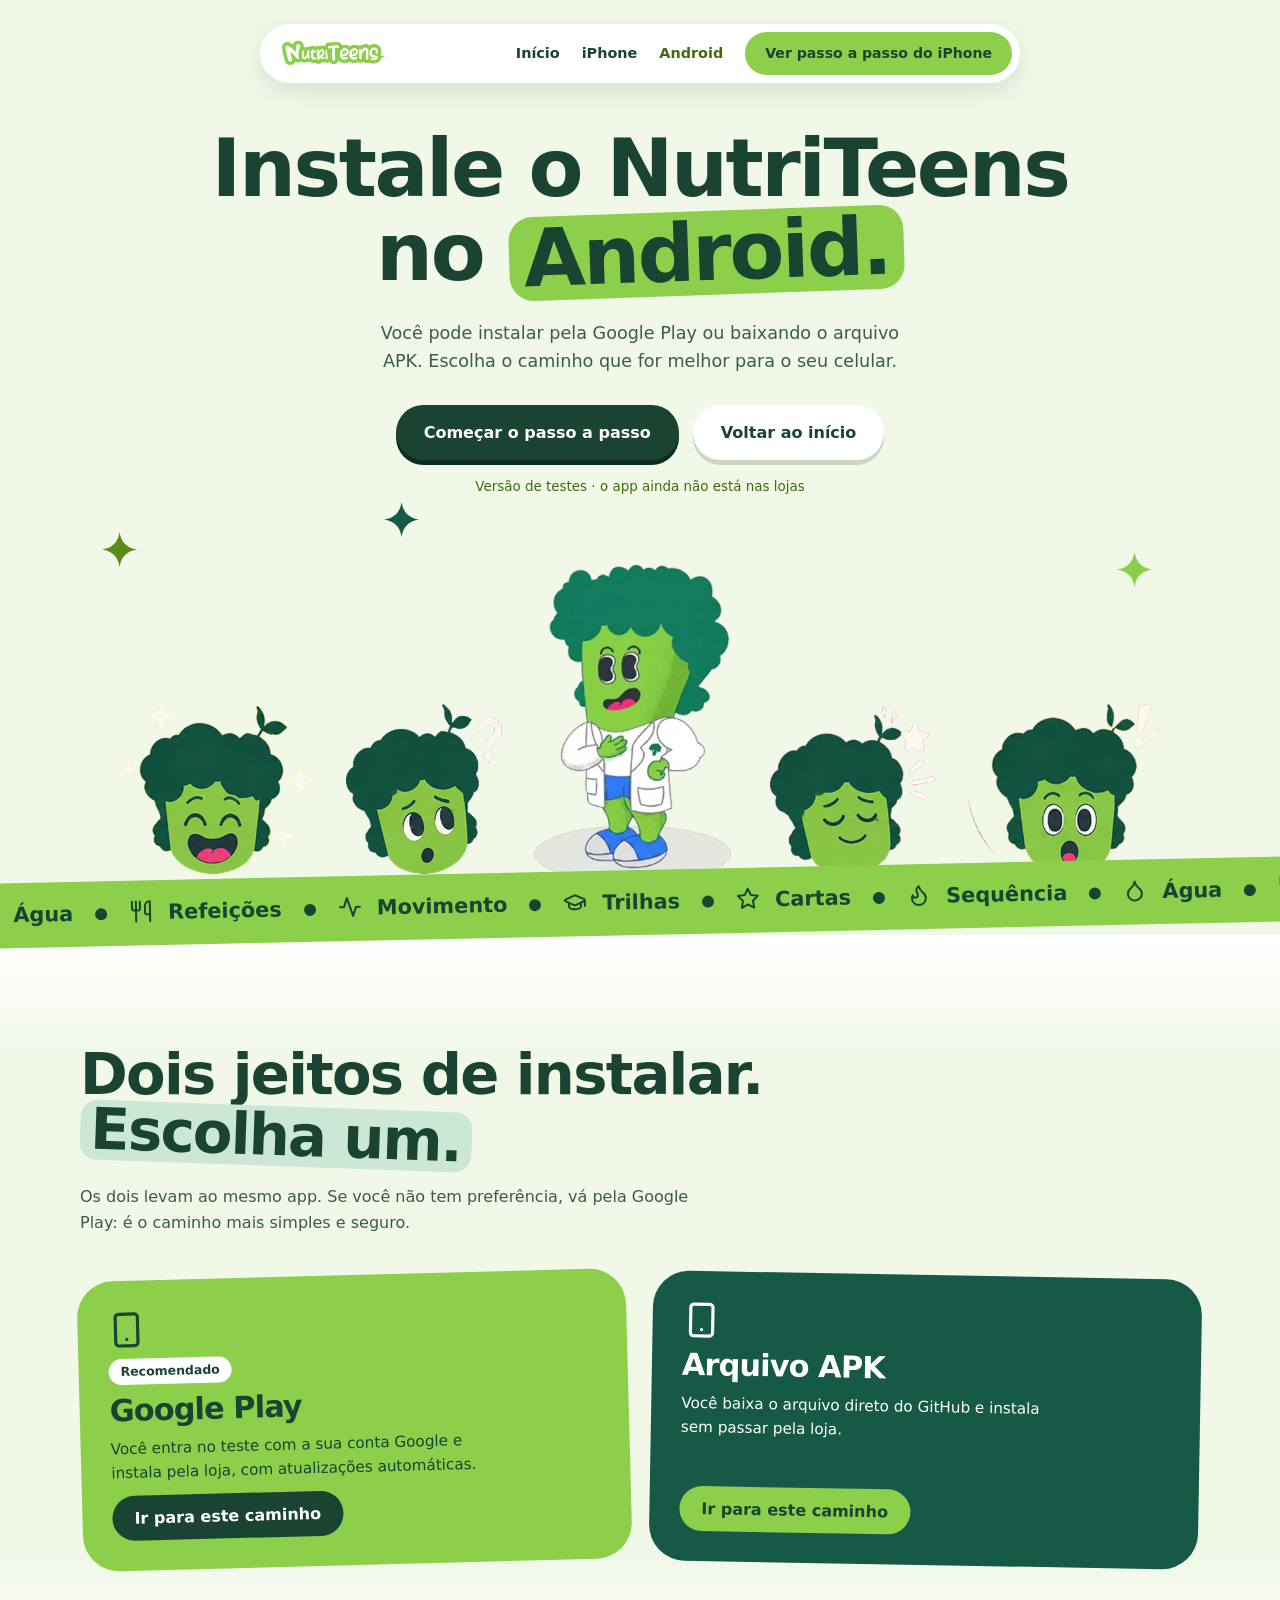
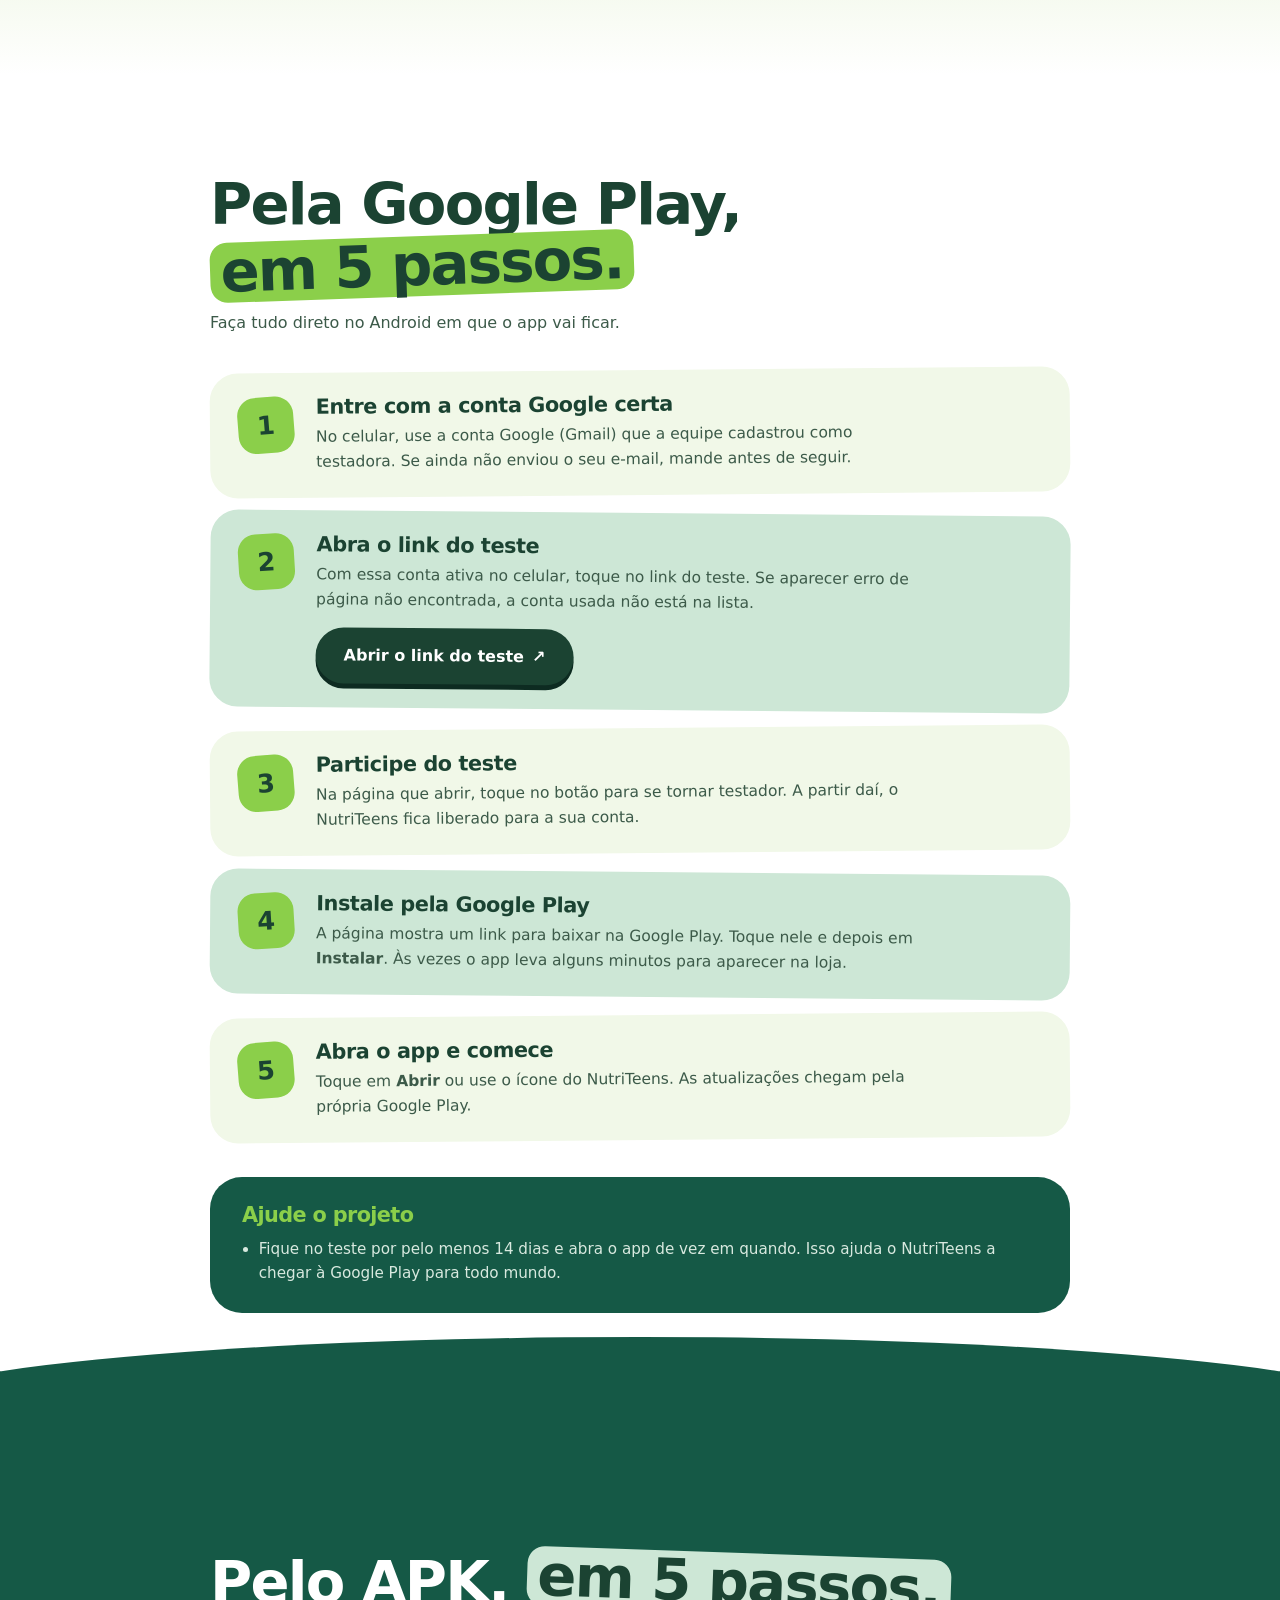
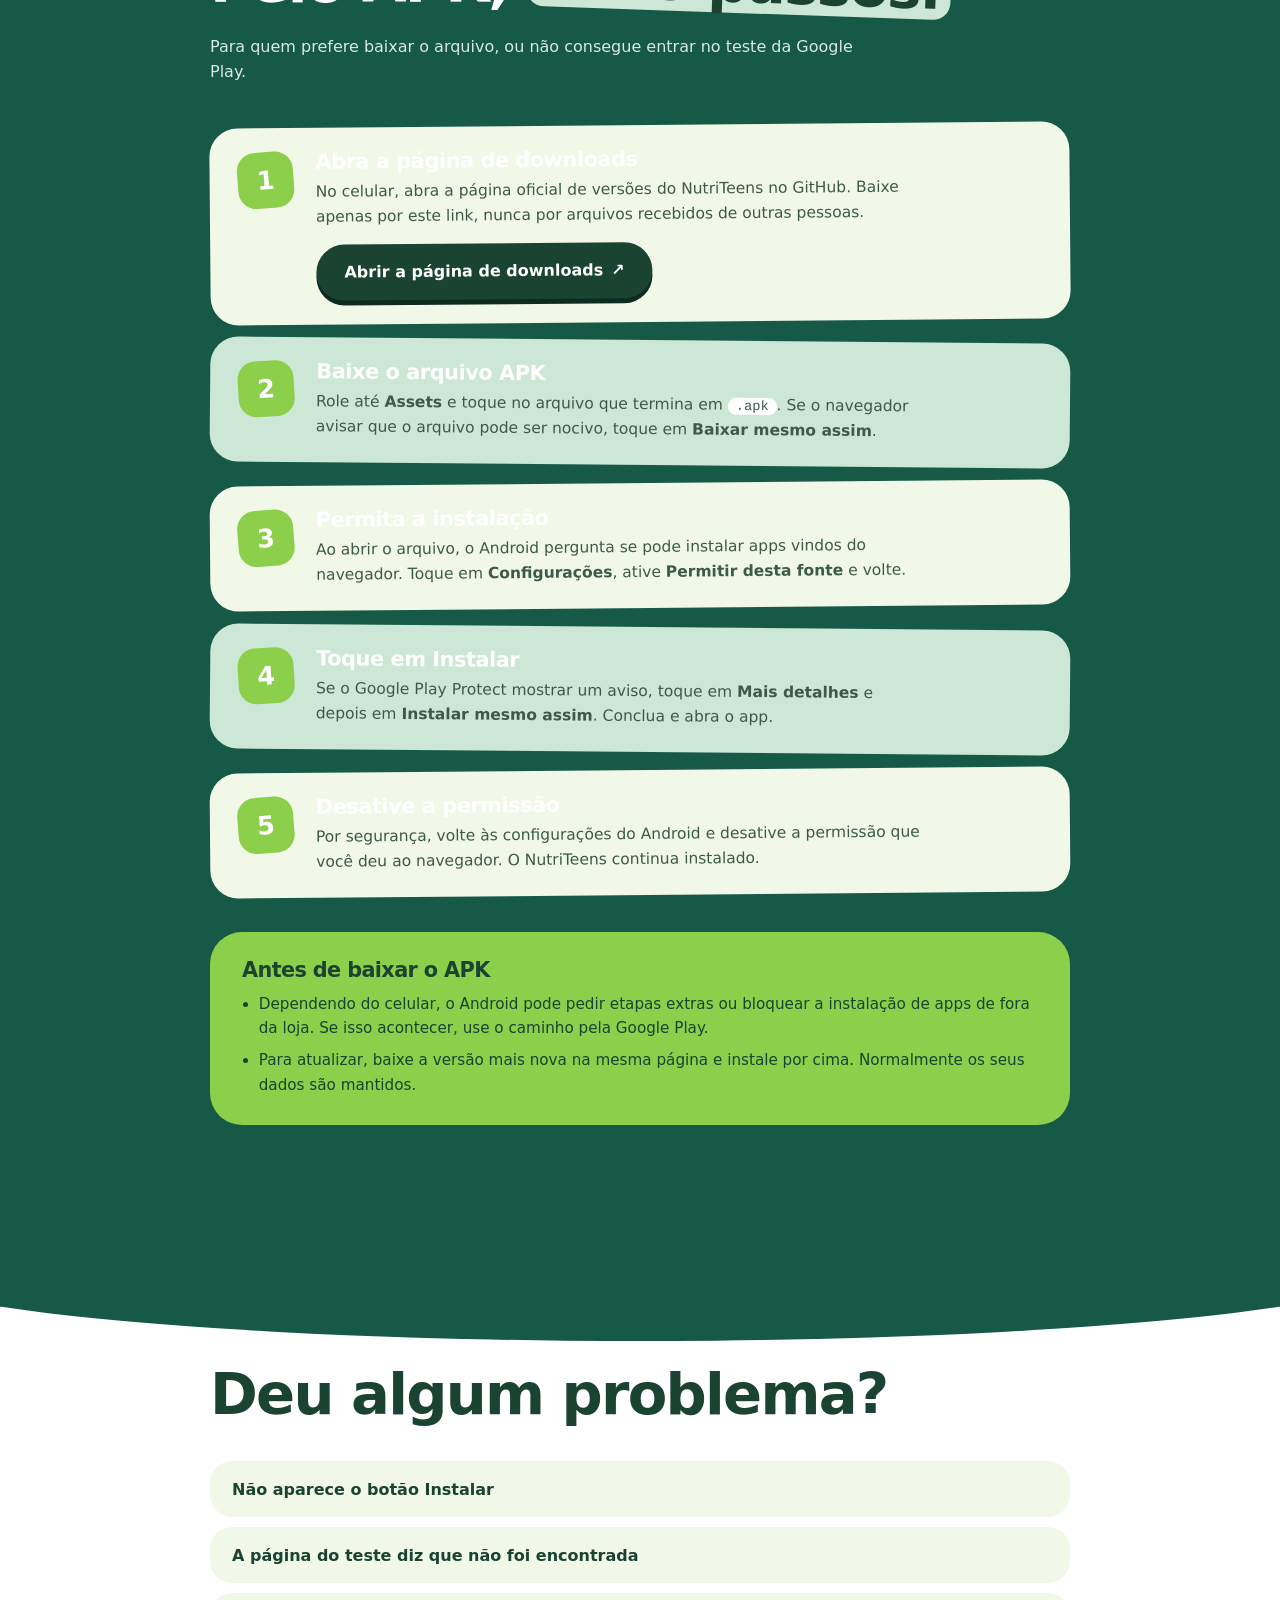
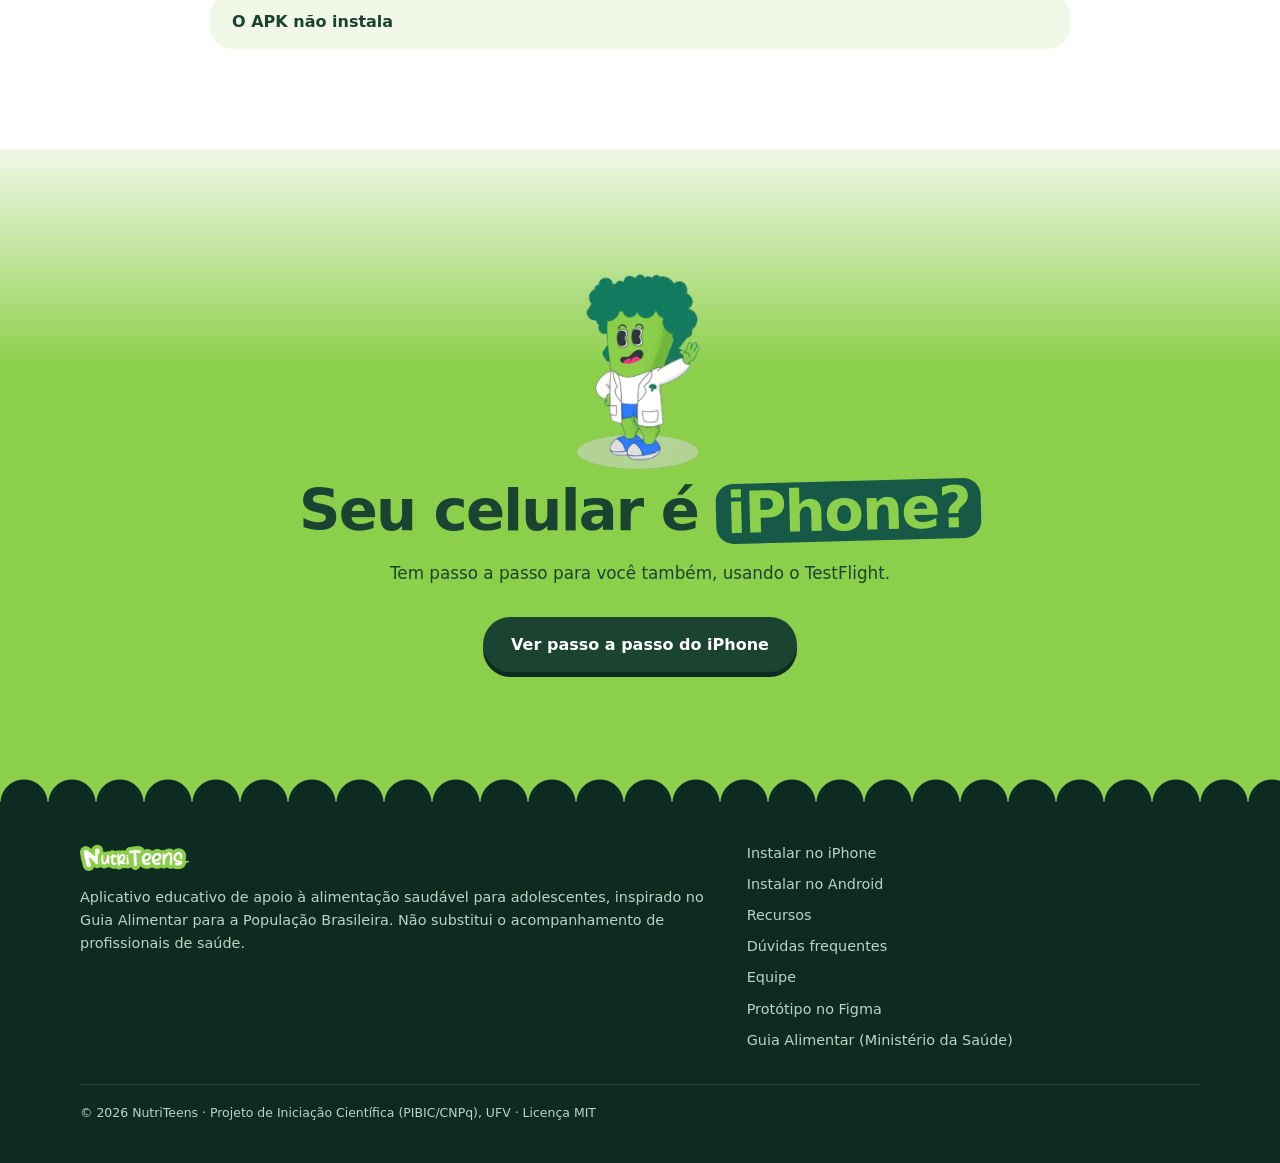
==== android.html @ 2115571d "Add platform-specific app install guides Add iPhone TestFlight and Android Google Play/APK walkthrou" ====
<!doctype html>
<html lang="pt-BR">

<head>
  <meta charset="utf-8">
  <meta name="viewport" content="width=device-width, initial-scale=1">
  <title>Instalar no Android · NutriTeens</title>
  <meta name="description" content="Passo a passo para instalar a versão de teste do NutriTeens no Android, pela Google Play ou pelo arquivo APK.">
  <meta name="theme-color" content="#F1F8E8">
  <meta property="og:title" content="Instalar no Android · NutriTeens">
  <meta property="og:description" content="Passo a passo para instalar a versão de teste do NutriTeens no Android, pela Google Play ou pelo arquivo APK.">
  <meta property="og:image" content="assets/broxis-apresentando.webp">
  <link rel="icon" href="assets/favicon.png">
  <link rel="stylesheet" href="css/style.css">
</head>

<body>
  <svg width="0" height="0" style="position:absolute" aria-hidden="true">
    <defs>
      <symbol id="drop" viewBox="0 0 24 24">
        <path
          d="M12 22a7 7 0 0 0 7-7c0-2-1-3.9-3-5.5s-3.5-4-4-6.5c-.5 2.5-2 4.9-4 6.5C6 11.1 5 13 5 15a7 7 0 0 0 7 7z" />
      </symbol>
      <symbol id="flame" viewBox="0 0 24 24">
        <path
          d="M8.5 14.5A2.5 2.5 0 0 0 11 12c0-1.38-.5-2-1-3-1.07-2.14-.22-4.05 2-6 .5 2.5 2 4.9 4 6.5 2 1.6 3 3.5 3 5.5a7 7 0 1 1-14 0c0-1.15.43-2.29 1-3a2.5 2.5 0 0 0 2.5 2.5z" />
      </symbol>
      <symbol id="gift" viewBox="0 0 24 24">
        <rect x="3" y="8" width="18" height="4" rx="1" />
        <path
          d="M12 8v13M19 12v7a2 2 0 0 1-2 2H7a2 2 0 0 1-2-2v-7M7.5 8a2.5 2.5 0 0 1 0-5C11 3 12 8 12 8s1-5 4.5-5a2.5 2.5 0 0 1 0 5" />
      </symbol>
      <symbol id="food" viewBox="0 0 24 24">
        <path d="M3 2v7a2 2 0 0 0 2 2h4a2 2 0 0 0 2-2V2M7 2v20M21 15V2a5 5 0 0 0-5 5v6a2 2 0 0 0 2 2h3zm0 0v7" />
      </symbol>
      <symbol id="act" viewBox="0 0 24 24">
        <path d="M22 12h-4l-3 9L9 3l-3 9H2" />
      </symbol>
      <symbol id="cap" viewBox="0 0 24 24">
        <path
          d="M21.4 10.9a1 1 0 0 0 0-1.84L12.8 5.2a2 2 0 0 0-1.6 0L2.6 9.1a1 1 0 0 0 0 1.83l8.6 3.9a2 2 0 0 0 1.6 0zM22 10v6M6 12.5V16a6 3 0 0 0 12 0v-3.5" />
      </symbol>
      <symbol id="star" viewBox="0 0 24 24">
        <path d="m12 2 3.1 6.3 6.9 1-5 4.9 1.2 6.9L12 17.8 5.8 21l1.2-6.9-5-4.9 6.9-1z" />
      </symbol>
      <symbol id="bell" viewBox="0 0 24 24">
        <path d="M6 8a6 6 0 0 1 12 0c0 7 3 9 3 9H3s3-2 3-9M10.3 21a1.94 1.94 0 0 0 3.4 0" />
      </symbol>
      <symbol id="target" viewBox="0 0 24 24">
        <circle cx="12" cy="12" r="10" />
        <circle cx="12" cy="12" r="6" />
        <circle cx="12" cy="12" r="2" />
      </symbol>
      <symbol id="book" viewBox="0 0 24 24">
        <path d="M2 3h6a4 4 0 0 1 4 4v14a3 3 0 0 0-3-3H2zM22 3h-6a4 4 0 0 0-4 4v14a3 3 0 0 1 3-3h7z" />
      </symbol>
      <symbol id="user" viewBox="0 0 24 24">
        <path d="M19 21v-2a4 4 0 0 0-4-4H9a4 4 0 0 0-4 4v2" />
        <circle cx="12" cy="7" r="4" />
      </symbol>
      <symbol id="spk" viewBox="0 0 24 24">
        <path d="M12 0c1 7 5 11 12 12-7 1-11 5-12 12-1-7-5-11-12-12 7-1 11-5 12-12z" />
      </symbol>
      <symbol id="phone" viewBox="0 0 24 24"><rect x="5" y="2" width="14" height="20" rx="2" /><path d="M12 18h.01" /></symbol>
    </defs>
  </svg>
  <a class="skip" href="#conteudo">Ir para o conteúdo</a>
  <header>
    <div class="pillnav">
      <a href="index.html" aria-label="NutriTeens, início"><img src="assets/logo.webp" alt="NutriTeens" width="106" height="30"></a>
      <nav aria-label="Principal"><a href="index.html">Início</a><a href="ios.html">iPhone</a><a href="android.html" aria-current="page">Android</a><a class="btn" href="ios.html">Ver passo a passo do iPhone</a></nav>
    </div>
  </header>

  <main id="conteudo">
    <section class="hero" id="topo">
      <div class="wrap">
        <h1>Instale o NutriTeens no <mark>Android.</mark></h1>
        <p class="sub">Você pode instalar pela Google Play ou baixando o arquivo APK. Escolha o caminho que for melhor para o seu celular.</p>
        <div class="cta">
          <a class="btn btn-d" href="#passos">Começar o passo a passo</a>
          <a class="btn btn-w" href="index.html">Voltar ao início</a>
        </div>
        <p class="note">Versão de testes · o app ainda não está nas lojas</p>
      </div>
      <div class="crew" aria-hidden="true">
        <svg class="sp" style="--c:var(--or);left:8%;top:-10px" viewBox="0 0 24 24" aria-hidden="true">
          <use href="#spk" />
        </svg><svg class="sp" style="--c:var(--g);right:10%;top:10px;animation-delay:.8s" viewBox="0 0 24 24"
          aria-hidden="true">
          <use href="#spk" />
        </svg><svg class="sp" style="--c:var(--amb);left:30%;top:-40px;animation-delay:1.4s" viewBox="0 0 24 24"
          aria-hidden="true">
          <use href="#spk" />
        </svg>
        <img class="rx" src="assets/rx-supercontente.webp" alt="" width="170" height="165">
        <img class="rx" src="assets/rx-curioso.webp" alt="" width="170" height="165" style="--d:.6s">
        <img src="assets/broxis-apresentando.webp" alt="" width="200" height="332">
        <img class="rx" src="assets/rx-orgulhoso.webp" alt="" width="170" height="165" style="--d:1.1s">
        <img class="rx hide-s" src="assets/rx-surpreso.webp" alt="" width="170" height="165" style="--d:1.7s">
      </div>
    </section>
    <div class="tick" aria-hidden="true">
      <div><svg class="i" aria-hidden="true">
          <use href="#drop" />
        </svg> Água<i></i><svg class="i" aria-hidden="true">
          <use href="#food" />
        </svg> Refeições<i></i><svg class="i" aria-hidden="true">
          <use href="#act" />
        </svg> Movimento<i></i><svg class="i" aria-hidden="true">
          <use href="#cap" />
        </svg> Trilhas<i></i><svg class="i" aria-hidden="true">
          <use href="#star" />
        </svg> Cartas<i></i><svg class="i" aria-hidden="true">
          <use href="#flame" />
        </svg> Sequência<i></i><svg class="i" aria-hidden="true">
          <use href="#drop" />
        </svg> Água<i></i><svg class="i" aria-hidden="true">
          <use href="#food" />
        </svg> Refeições<i></i><svg class="i" aria-hidden="true">
          <use href="#act" />
        </svg> Movimento<i></i><svg class="i" aria-hidden="true">
          <use href="#cap" />
        </svg> Trilhas<i></i><svg class="i" aria-hidden="true">
          <use href="#star" />
        </svg> Cartas<i></i><svg class="i" aria-hidden="true">
          <use href="#flame" />
        </svg> Sequência<i></i></div>
    </div>
    <section class="get" id="caminho">
      <div class="wrap">
        <h2 class="rv">Dois jeitos de instalar. <mark class="b">Escolha um.</mark></h2>
        <p class="lead rv">Os dois levam ao mesmo app. Se você não tem preferência, vá pela Google Play: é o caminho mais simples e seguro.</p>
        <div class="pick">
          <a class="opt rv" href="#play"><svg class="i" aria-hidden="true"><use href="#phone" /></svg>
            <span class="tag">Recomendado</span>
            <h3>Google Play</h3>
            <p>Você entra no teste com a sua conta Google e instala pela loja, com atualizações automáticas.</p>
            <span class="go">Ir para este caminho</span></a>
          <a class="opt rv" href="#apk"><svg class="i" aria-hidden="true"><use href="#phone" /></svg>
            <h3>Arquivo APK</h3>
            <p>Você baixa o arquivo direto do GitHub e instala sem passar pela loja.</p>
            <span class="go">Ir para este caminho</span></a>
        </div>
      </div>
    </section>
    <section class="steps" id="play">
      <div class="wrap">
        <h2 class="rv">Pela Google Play, <mark>em 5 passos.</mark></h2>
        <p class="lead rv">Faça tudo direto no Android em que o app vai ficar.</p>
      <ol class="stp">
        <li class="sx"><span class="n" aria-hidden="true">1</span>
          <div>
            <h3>Entre com a conta Google certa</h3>
            <p>No celular, use a conta Google (Gmail) que a equipe cadastrou como testadora. Se ainda não enviou o seu e-mail, mande antes de seguir.</p>
          </div></li>
        <li class="sx"><span class="n" aria-hidden="true">2</span>
          <div>
            <h3>Abra o link do teste</h3>
            <p>Com essa conta ativa no celular, toque no link do teste. Se aparecer erro de página não encontrada, a conta usada não está na lista.</p>
            <a class="btn btn-d" href="https://play.google.com/apps/testing/SEU.PACOTE" target="_blank" rel="noopener">Abrir o link do teste <span aria-hidden="true">↗</span></a>
          </div></li>
        <li class="sx"><span class="n" aria-hidden="true">3</span>
          <div>
            <h3>Participe do teste</h3>
            <p>Na página que abrir, toque no botão para se tornar testador. A partir daí, o NutriTeens fica liberado para a sua conta.</p>
          </div></li>
        <li class="sx"><span class="n" aria-hidden="true">4</span>
          <div>
            <h3>Instale pela Google Play</h3>
            <p>A página mostra um link para baixar na Google Play. Toque nele e depois em <b>Instalar</b>. Às vezes o app leva alguns minutos para aparecer na loja.</p>
          </div></li>
        <li class="sx"><span class="n" aria-hidden="true">5</span>
          <div>
            <h3>Abra o app e comece</h3>
            <p>Toque em <b>Abrir</b> ou use o ícone do NutriTeens. As atualizações chegam pela própria Google Play.</p>
          </div></li>
      </ol><div class="tip rv"><h3>Ajude o projeto</h3><ul><li>Fique no teste por pelo menos 14 dias e abra o app de vez em quando. Isso ajuda o NutriTeens a chegar à Google Play para todo mundo.</li></ul></div>
      </div>
    </section>
    <section class="how" id="apk">
      <div class="wrap nar">
        <h2 class="rv">Pelo APK, <mark class="b">em 5 passos.</mark></h2>
        <p class="lead rv">Para quem prefere baixar o arquivo, ou não consegue entrar no teste da Google Play.</p>
        <ol class="stp">
        <li class="sx"><span class="n" aria-hidden="true">1</span>
          <div>
            <h3>Abra a página de downloads</h3>
            <p>No celular, abra a página oficial de versões do NutriTeens no GitHub. Baixe apenas por este link, nunca por arquivos recebidos de outras pessoas.</p>
            <a class="btn btn-d" href="https://github.com/SEU-USUARIO/SEU-REPOSITORIO/releases/latest" target="_blank" rel="noopener">Abrir a página de downloads <span aria-hidden="true">↗</span></a>
          </div></li>
        <li class="sx"><span class="n" aria-hidden="true">2</span>
          <div>
            <h3>Baixe o arquivo APK</h3>
            <p>Role até <b>Assets</b> e toque no arquivo que termina em <code>.apk</code>. Se o navegador avisar que o arquivo pode ser nocivo, toque em <b>Baixar mesmo assim</b>.</p>
          </div></li>
        <li class="sx"><span class="n" aria-hidden="true">3</span>
          <div>
            <h3>Permita a instalação</h3>
            <p>Ao abrir o arquivo, o Android pergunta se pode instalar apps vindos do navegador. Toque em <b>Configurações</b>, ative <b>Permitir desta fonte</b> e volte.</p>
          </div></li>
        <li class="sx"><span class="n" aria-hidden="true">4</span>
          <div>
            <h3>Toque em Instalar</h3>
            <p>Se o Google Play Protect mostrar um aviso, toque em <b>Mais detalhes</b> e depois em <b>Instalar mesmo assim</b>. Conclua e abra o app.</p>
          </div></li>
        <li class="sx"><span class="n" aria-hidden="true">5</span>
          <div>
            <h3>Desative a permissão</h3>
            <p>Por segurança, volte às configurações do Android e desative a permissão que você deu ao navegador. O NutriTeens continua instalado.</p>
          </div></li>
      </ol><div class="tip rv"><h3>Antes de baixar o APK</h3><ul><li>Dependendo do celular, o Android pode pedir etapas extras ou bloquear a instalação de apps de fora da loja. Se isso acontecer, use o caminho pela Google Play.</li><li>Para atualizar, baixe a versão mais nova na mesma página e instale por cima. Normalmente os seus dados são mantidos.</li></ul></div>
      </div>
    </section>
    <section class="steps">
      <div class="wrap">
        <h2 class="rv">Deu algum problema?</h2>
      <div class="faq">
        <details><summary>Não aparece o botão Instalar</summary><p>Confira se a conta Google do celular é a mesma cadastrada como testadora. Depois de entrar no teste, a liberação pode levar algumas horas.</p></details>
        <details><summary>A página do teste diz que não foi encontrada</summary><p>A conta usada não está na lista de testadores. Envie o seu e-mail Google para a equipe.</p></details>
        <details><summary>O APK não instala</summary><p>O Android pode ter bloqueado apps de fora da loja neste celular. Use o caminho pela Google Play.</p></details>
      </div>
      </div>
    </section>
    <section class="end">
      <div class="wrap rv">
        <img src="assets/broxis-aceno.webp" alt="Broxis acenando" width="126" height="200" loading="lazy">
        <h2>Seu celular é <mark class="a">iPhone?</mark></h2>
        <p>Tem passo a passo para você também, usando o TestFlight.</p>
        <div class="cta"><a class="btn btn-d" href="ios.html">Ver passo a passo do iPhone</a></div>
      </div>
    </section>
  </main>

  <footer>
    <div class="wrap">
      <div><img src="assets/logo.webp" alt="NutriTeens" width="113" height="32">
        <p>Aplicativo educativo de apoio à alimentação saudável para adolescentes, inspirado no Guia Alimentar para a
          População Brasileira. Não substitui o acompanhamento de profissionais de saúde.</p>
      </div>
      <ul aria-label="Links institucionais">
        <li><a href="ios.html">Instalar no iPhone</a></li>
        <li><a href="android.html">Instalar no Android</a></li>
        <li><a href="index.html#recursos">Recursos</a></li>
        <li><a href="index.html#duvidas">Dúvidas frequentes</a></li>
        <li><a href="index.html#equipe">Equipe</a></li>
        <li><a href="https://www.figma.com/design/Ckl9eni0Mxqnb0QPM0pmhx/IIRE_2026?node-id=0-1&t=lJZu1jk4vyoPmUJK-1"
            target="_blank" rel="noopener">Protótipo no Figma</a></li>
        <li><a href="https://bvsms.saude.gov.br/bvs/publicacoes/guia_alimentar_populacao_brasileira_2ed.pdf"
            target="_blank" rel="noopener">Guia Alimentar (Ministério da Saúde)</a></li>
      </ul>
      <small>© 2026 NutriTeens · Projeto de Iniciação Científica (PIBIC/CNPq), UFV · Licença MIT</small>
    </div>
  </footer>
  <script>
    const io = new IntersectionObserver(e => e.forEach(x => { if (x.isIntersecting) { x.target.classList.add('in'); io.unobserve(x.target) } }), { threshold: .15, rootMargin: '0px 0px -6% 0px' });
    const cnt = new Map();
    document.querySelectorAll('.rv,.sx').forEach(el => { if (el.classList.contains('sx')) { const n = cnt.get(el.parentElement) || 0; cnt.set(el.parentElement, n + 1); el.style.setProperty('--d', (n % 4) * .14 + 's') } io.observe(el) });
  </script>
</body>

</html>
---- css/style.css ----
@font-face {
    font-family: Sora;
    font-weight: 400;
    font-display: swap;
    src: url(assets/Sora-Regular.ttf)
}

@font-face {
    font-family: Sora;
    font-weight: 600;
    font-display: swap;
    src: url(assets/Sora-SemiBold.ttf)
}

@font-face {
    font-family: Sora;
    font-weight: 800;
    font-display: swap;
    src: url(assets/Sora-ExtraBold.ttf)
}

:root {
    --g: #8BCF4A;
    --gs: #3F6B0F;
    --gd: #1B4332;
    --bg: #155946;
    --mint: #CDE7D6;
    --sky: #CDE7D6;
    --amb: #155946;
    --or: #5B8C1A;
    --cream: #F1F8E8;
    --ink: #111827
}

* {
    box-sizing: border-box;
    margin: 0
}

html {
    overflow-x: clip;
    scroll-behavior: smooth;
    scroll-padding-top: 90px
}

body {
    font-family: Sora, system-ui, sans-serif;
    color: var(--gd);
    line-height: 1.6;
    background: var(--cream);
    -webkit-font-smoothing: antialiased;
    overflow-x: hidden
}

img {
    max-width: 100%;
    display: block
}

a {
    color: inherit
}

:focus-visible {
    outline: 3px solid var(--gd);
    outline-offset: 3px;
    border-radius: 10px
}

.wrap {
    width: min(1120px, 100% - 40px);
    margin-inline: auto
}

.skip {
    position: absolute;
    left: -999px;
    top: 8px;
    background: #fff;
    padding: 8px 14px;
    border-radius: 8px;
    z-index: 99
}

.skip:focus {
    left: 8px
}

h1,
h2,
h3 {
    line-height: 1.05;
    font-weight: 800;
    letter-spacing: -.03em
}

h2 {
    font-size: clamp(2rem, 5.5vw, 3.6rem)
}

mark {
    display: inline-block;
    color: var(--gd);
    background: var(--g);
    padding: 0 .18em;
    border-radius: .3em;
    transform: rotate(-2deg)
}

mark.b {
    background: var(--sky);
    transform: rotate(2deg)
}

mark.a {
    background: var(--bg);
    color: var(--g);
    transform: rotate(-1.5deg)
}

.btn {
    display: inline-flex;
    align-items: center;
    gap: 8px;
    padding: 15px 28px;
    border-radius: 999px;
    font-weight: 600;
    text-decoration: none;
    min-height: 52px;
    transition: transform .2s, box-shadow .2s
}

.btn-d {
    background: var(--gd);
    color: #fff;
    box-shadow: 0 5px 0 #0d2b21
}

.btn-d:hover {
    transform: translateY(2px);
    box-shadow: 0 3px 0 #0d2b21
}

.btn-w {
    background: #fff;
    color: var(--gd);
    box-shadow: 0 5px 0 rgba(27, 67, 50, .18)
}

.btn-w:hover {
    transform: translateY(2px)
}

header {
    position: sticky;
    top: 12px;
    z-index: 20;
    padding-top: 12px
}

.pillnav {
    display: flex;
    align-items: center;
    justify-content: space-between;
    background: #fff;
    border-radius: 999px;
    padding: 8px 8px 8px 22px;
    box-shadow: 0 8px 24px rgba(27, 67, 50, .12);
    max-width: 760px;
    margin-inline: auto;
    width: calc(100% - 24px)
}

.pillnav img {
    height: 30px;
    width: auto
}

nav {
    display: flex;
    gap: 22px;
    align-items: center
}

nav a {
    text-decoration: none;
    font-size: .9rem;
    font-weight: 600
}

nav a:hover {
    color: var(--gs)
}

nav .btn {
    padding: 10px 20px;
    min-height: 42px;
    font-size: .88rem;
    background: var(--g);
    box-shadow: none;
    color: var(--gd)
}

@media(max-width:640px) {
    nav a:not(.btn) {
        display: none
    }
}

/* hero */
.hero {
    text-align: center;
    padding: 56px 0 0;
    position: relative;
    overflow: hidden
}

.hero h1 {
    font-size: clamp(2.5rem, 7.6vw, 5rem);
    max-width: 980px;
    margin-inline: auto
}

.hero .sub {
    max-width: 560px;
    margin: 24px auto 30px;
    font-size: 1.1rem;
    color: var(--gd);
    opacity: .85
}

.cta {
    display: flex;
    flex-wrap: wrap;
    gap: 14px;
    justify-content: center
}

.note {
    margin-top: 16px;
    font-size: .84rem;
    color: var(--gs)
}

.crew {
    display: flex;
    justify-content: center;
    align-items: flex-end;
    gap: clamp(6px, 2.5vw, 32px);
    margin-top: 44px;
    position: relative
}

.crew>img:not(.rx) {
    height: clamp(190px, 32vw, 340px);
    width: auto;
    position: relative;
    z-index: 2
}

.rx {
    display: block;
    height: clamp(80px, 15vw, 170px);
    width: auto;
    margin-bottom: 8px;
    animation: bob 4s ease-in-out infinite;
    animation-delay: var(--d, 0s)
}

@keyframes bob {
    50% {
        transform: translateY(-12px) rotate(2deg)
    }
}

.sp {
    position: absolute;
    animation: tw 3s ease-in-out infinite;
    color: var(--c)
}

@keyframes tw {
    50% {
        transform: scale(1.5) rotate(20deg);
        opacity: .6
    }
}

.tick i {
    display: inline-block;
    width: 12px;
    height: 12px;
    border-radius: 50%;
    background: var(--gd);
    margin: 0 22px
}

.tick .i {
    margin-right: 8px
}

.tick {
    background: var(--g);
    overflow: hidden;
    white-space: nowrap;
    padding: 16px 0;
    font-weight: 800;
    font-size: 1.3rem;
    transform: rotate(-1.2deg);
    margin: -12px -2% 0;
    position: relative;
    z-index: 3
}

.tick div {
    display: inline-block;
    animation: mq 28s linear infinite
}

@keyframes mq {
    to {
        transform: translateX(-50%)
    }
}

/* app */
.app {
    background: var(--bg);
    color: #fff;
    padding: clamp(80px, 10vw, 130px) 0 clamp(110px, 12vw, 150px);
    margin-top: -20px;
    position: relative
}

.app .wrap {
    display: grid;
    grid-template-columns: .8fr 1.2fr;
    gap: 56px;
    align-items: center
}

.app h2 {
    color: #fff
}

.app p.lead {
    margin: 20px 0 28px;
    font-size: 1.05rem;
    color: #D8E9DF
}

.stk {
    list-style: none;
    padding: 0;
    display: grid;
    gap: 14px
}

.stk li {
    padding: 16px 20px;
    border-radius: 22px;
    color: var(--gd);
    font-size: .95rem;
    transition: transform .25s
}

.stk li:nth-child(1) {
    background: var(--g);
    transform: rotate(-1.5deg)
}

.stk li:nth-child(2) {
    background: var(--sky);
    transform: rotate(1deg)
}

.stk li:nth-child(3) {
    background: #fff;
    transform: rotate(-.8deg)
}

.stk li:hover {
    transform: rotate(0) scale(1.02)
}

.phone {
    width: 290px;
    margin-inline: auto;
    background: #0d2b21;
    border-radius: 44px;
    padding: 10px;
    box-shadow: 0 30px 60px rgba(0, 0, 0, .35);
    transform: rotate(-3deg)
}

.screen {
    background: #fff;
    border-radius: 35px;
    height: 560px;
    overflow: hidden;
    position: relative;
    color: var(--gd);
    padding: 16px 14px 0
}

.notch {
    width: 80px;
    height: 20px;
    background: #0d2b21;
    border-radius: 12px;
    margin: 0 auto 12px
}

.hi {
    font-weight: 800;
    font-size: 1.3rem
}

.q {
    font-weight: 600;
    font-size: .8rem;
    color: var(--gs)
}

.pills {
    display: flex;
    gap: 8px;
    margin: 8px 0 12px
}

.pill {
    border: 2px solid var(--g);
    border-radius: 999px;
    padding: 2px 10px;
    font-weight: 800;
    font-size: .75rem;
    color: var(--gs)
}

.pill.f {
    border-color: var(--gd);
    color: var(--gd)
}

.week {
    display: flex;
    justify-content: space-between;
    margin-bottom: 12px
}

.week span {
    width: 30px;
    height: 30px;
    border-radius: 50%;
    display: grid;
    place-items: center;
    font-size: .7rem;
    font-weight: 800;
    background: #E5E5E5;
    color: #8B8989
}

.week .ok {
    background: var(--g);
    color: var(--gd)
}

.water {
    background: var(--mint);
    border-radius: 16px;
    padding: 12px;
    margin-bottom: 12px
}

.water b {
    font-size: .72rem;
    display: block;
    margin-bottom: 8px
}

.track {
    display: flex;
    align-items: center;
    gap: 8px;
    font-weight: 800;
    font-size: .72rem
}

.track i {
    flex: 1;
    height: 12px;
    border-radius: 6px;
    background: #A9CFB6;
    overflow: hidden
}

.track i:after {
    content: "";
    display: block;
    width: 60%;
    height: 100%;
    background: var(--gd)
}

.mis {
    position: relative;
    margin-top: 6px
}

.mis .ban {
    background: var(--g);
    border-radius: 20px;
    height: 96px;
    padding: 12px 14px;
    font-weight: 800;
    font-size: .8rem
}

.mis img {
    position: absolute;
    right: 8px;
    top: -4px;
    height: 100px
}

.mis .card {
    background: var(--gd);
    color: #fff;
    border-radius: 20px;
    padding: 13px;
    margin-top: -26px;
    position: relative;
    font-size: .72rem
}

.card small {
    display: block;
    color: var(--g);
    font-weight: 800
}

.bar2 {
    height: 20px;
    border-radius: 10px;
    background: rgba(255, 255, 255, .14);
    margin-top: 6px;
    overflow: hidden
}

.bar2 i {
    display: block;
    width: 45%;
    height: 100%;
    background: var(--g)
}

.tabs {
    position: absolute;
    left: 14px;
    right: 14px;
    bottom: 14px;
    height: 54px;
    border-radius: 27px;
    background: var(--gd);
    display: flex;
    justify-content: space-evenly;
    align-items: center
}

.tabs span {
    width: 26px;
    height: 26px;
    border-radius: 8px;
    background: rgba(255, 255, 255, .2)
}

.tabs .fab {
    width: 42px;
    height: 42px;
    border-radius: 50%;
    background: var(--g);
    display: grid;
    place-items: center;
    color: var(--gd);
    font-weight: 800;
    font-size: 1.3rem;
    margin-top: -18px
}

.i {
    width: 1.15em;
    height: 1.15em;
    fill: none;
    stroke: currentColor;
    stroke-width: 2;
    stroke-linecap: round;
    stroke-linejoin: round;
    vertical-align: -.2em;
    flex: none
}

.sp {
    fill: currentColor;
    stroke: none;
    width: clamp(1.2rem, 3vw, 2.2rem);
    height: auto
}

.cap {
    text-align: center;
    font-size: .72rem;
    color: #B9D5C6;
    margin-top: 16px
}

/* destaques */
.feat {
    padding: clamp(70px, 9vw, 120px) 0;
    background: linear-gradient(180deg, var(--cream) calc(100% - 160px), #fff)
}

.feat h2 {
    max-width: 760px;
    margin-bottom: 48px
}

.blks {
    display: grid;
    grid-template-columns: repeat(3, 1fr);
    gap: 22px
}

.blk {
    border-radius: 36px;
    padding: 30px;
    min-height: 470px;
    display: flex;
    flex-direction: column;
    transition: transform .3s
}

.blk:nth-child(1) {
    background: var(--g);
    transform: rotate(-1.5deg)
}

.blk:nth-child(2) {
    background: var(--sky);
    transform: translateY(22px) rotate(1deg)
}

.blk:nth-child(3) {
    background: var(--bg);
    color: #fff;
    transform: rotate(-1deg)
}

.blk:hover {
    transform: rotate(0) translateY(-6px)
}

.blk h3 {
    font-size: 1.7rem;
    margin-bottom: 10px
}

.blk p {
    font-size: .95rem
}

.vis {
    flex: 1;
    display: grid;
    place-items: center;
    margin-top: 18px
}

.blk .water {
    width: 100%;
    margin: 0
}

.chips {
    display: flex;
    flex-wrap: wrap;
    gap: 8px;
    list-style: none;
    padding: 0;
    margin-top: 12px
}

.chips li {
    background: #fff;
    padding: 5px 13px;
    border-radius: 999px;
    font-size: .8rem;
    font-weight: 600
}

.cards {
    display: flex;
    justify-content: center;
    width: 100%
}

.cards img {
    width: 34%;
    height: auto;
    border-radius: 10px;
    box-shadow: 0 10px 22px rgba(27, 67, 50, .28)
}

.cards img:nth-child(1) {
    transform: rotate(-9deg) translateX(10px)
}

.cards img:nth-child(2) {
    transform: translateY(-12px);
    z-index: 2
}

.cards img:nth-child(3) {
    transform: rotate(9deg) translateX(-10px)
}

/* fim */
.end {
    background: linear-gradient(180deg, var(--cream) 0, var(--g) 220px, var(--g) 100%);
    text-align: center;
    padding: clamp(80px, 10vw, 120px) 0 130px;
    position: relative;
    overflow: hidden
}

.end .wrap {
    max-width: 760px
}

.end img {
    height: 200px;
    width: auto;
    margin: 0 auto 12px
}

.end p {
    margin: 18px 0 30px;
    font-size: 1.05rem
}

.end:after {
    content: "";
    position: absolute;
    left: 0;
    right: 0;
    bottom: -1px;
    height: 44px;
    background: radial-gradient(circle at 24px 44px, #0d2b21 0 23px, transparent 24px) 0 0/48px 44px repeat-x
}

footer {
    background: #0d2b21;
    color: #B9D5C6;
    padding-block: 40px;
    font-size: .9rem
}

footer .wrap {
    display: grid;
    grid-template-columns: 1.4fr 1fr;
    gap: 32px
}

footer img {
    height: 32px;
    width: auto;
    margin-bottom: 12px
}

footer ul {
    list-style: none;
    padding: 0;
    display: grid;
    gap: 8px
}

footer a {
    text-decoration: none
}

footer a:hover {
    color: var(--g)
}

footer small {
    grid-column: 1/-1;
    border-top: 1px solid rgba(255, 255, 255, .12);
    padding-top: 18px;
    font-size: .78rem
}

.rv {
    opacity: 0;
    transform: translateY(24px);
    transition: opacity .7s, transform .7s
}

.rv.in {
    opacity: 1;
    transform: none
}

@media(max-width:900px) {

    .app .wrap,
    footer .wrap {
        grid-template-columns: 1fr;
        gap: 40px
    }

    .blks {
        grid-template-columns: 1fr
    }

    .blk,
    .blk:nth-child(n) {
        transform: none;
        min-height: 0
    }

    .hide-s {
        display: none
    }

    header {
        padding-top: 22px;
        top: 0
    }

    .hero {
        padding-top: 30px
    }

    .hero h1 {
        font-size: clamp(1.9rem, 8.5vw, 3.4rem);
        line-height: 1.12
    }

    .hero .sub {
        font-size: .95rem;
        margin: 22px auto 26px
    }

    .hero .btn {
        min-height: 50px;
        padding: 12px 26px
    }

    .cta {
        gap: 16px
    }

    .note {
        margin-top: 18px;
        font-size: .76rem
    }

    .crew {
        display: block;
        height: clamp(250px, 72vw, 380px);
        margin-top: 14px;
        overflow: hidden
    }

    .crew>img:not(.rx) {
        display: none
    }

    .rx {
        position: absolute;
        height: auto;
        margin: 0
    }

    .rx[src*=supercontente] {
        width: min(60vw, 250px);
        left: 50%;
        margin-left: calc(min(60vw, 250px)/-2);
        bottom: 3%;
        z-index: 2
    }

    .rx[src*=curioso] {
        width: min(30vw, 125px);
        left: calc(50% - min(60vw, 250px)/2 - min(30vw, 125px)*.6);
        bottom: 10%
    }

    .rx[src*=orgulhoso] {
        width: min(30vw, 125px);
        right: calc(50% - min(60vw, 250px)/2 - min(30vw, 125px)*.6);
        bottom: 10%
    }

    .sp {
        width: 1.4rem;
        z-index: 3
    }

    .sp:nth-of-type(1) {
        left: 10% !important;
        top: 14% !important
    }

    .sp:nth-of-type(2) {
        right: 10% !important;
        top: 18% !important
    }

    .sp:nth-of-type(3) {
        left: 47% !important;
        top: 3% !important
    }
}

@media(prefers-reduced-motion:reduce) {
    * {
        animation: none !important;
        transition: none !important;
        scroll-behavior: auto !important
    }

    .rv {
        opacity: 1;
        transform: none
    }
}

.why {
    padding: clamp(70px, 9vw, 110px) 0;
    background: linear-gradient(180deg, #fff calc(100% - 160px), var(--cream))
}

.why .wrap,
.team .wrap {
    display: grid;
    grid-template-columns: 1fr 1fr;
    gap: 56px;
    align-items: center
}

.big {
    font-size: clamp(4.2rem, 14vw, 9rem);
    font-weight: 800;
    letter-spacing: -.05em;
    line-height: .95
}

.big mark {
    padding: 0 .1em
}

.why .src {
    font-size: .78rem;
    color: var(--gs);
    margin-top: 16px
}

.why h2 {
    margin-bottom: 18px
}

.why p,
.how .lead,
.it p,
.ppl span {
    color: #3c5a49
}

.why p+p {
    margin-top: 14px
}

.rec {
    padding: clamp(70px, 9vw, 110px) 0;
    background: #fff
}

.rec h2 {
    max-width: 760px;
    margin-bottom: 44px
}

.grid {
    display: grid;
    grid-template-columns: repeat(4, 1fr);
    gap: 32px 24px
}

.it {
    border-top: 3px solid var(--g);
    padding-top: 18px
}

.ic {
    width: 48px;
    height: 48px;
    border-radius: 16px;
    background: var(--mint);
    display: grid;
    place-items: center;
    margin-bottom: 14px
}

.ic .i {
    width: 24px;
    height: 24px
}

.it h3 {
    font-size: 1.05rem;
    margin-bottom: 6px;
    letter-spacing: -.01em
}

.it p {
    font-size: .88rem
}

.soon {
    margin-top: 48px;
    padding: 24px 28px;
    border-radius: 28px;
    background: var(--cream);
    display: flex;
    flex-wrap: wrap;
    gap: 12px;
    align-items: center
}

.soon b {
    margin-right: 6px
}

.soon .chips {
    margin: 0
}

.soon .chips li {
    border: 2px dashed var(--g)
}

.how {
    background: var(--bg);
    color: #fff;
    padding: clamp(100px, 11vw, 140px) 0;
    position: relative
}

.how h2 {
    max-width: 820px
}

.how .lead {
    max-width: 680px;
    margin: 20px 0 40px;
    color: #D8E9DF
}

.dim {
    display: grid;
    grid-template-columns: repeat(4, 1fr);
    gap: 16px
}

.dim div {
    border-radius: 28px;
    padding: 26px;
    color: var(--gd)
}

.dim div:nth-child(1) {
    background: var(--g)
}

.dim div:nth-child(2) {
    background: var(--mint)
}

.dim div:nth-child(3) {
    background: #fff
}

.dim div:nth-child(4) {
    background: #A9CFB6
}

.dim h3 {
    font-size: 1.2rem;
    margin-bottom: 8px
}

.dim p {
    font-size: .88rem
}

.team {
    padding: clamp(70px, 9vw, 110px) 0;
    align-items: start
}

.team .wrap {
    align-items: start
}

.team p.t {
    margin-top: 16px;
    color: #3c5a49
}

.inst {
    display: flex;
    gap: 14px;
    margin: 28px 0 20px;
    flex-wrap: wrap
}

.inst figure {
    background: #fff;
    border-radius: 24px;
    padding: 14px 18px;
    display: flex;
    align-items: center;
    gap: 14px;
    flex: 1 1 230px;
    box-shadow: 0 6px 18px rgba(27, 67, 50, .08)
}

.inst img {
    height: 60px;
    width: auto
}

.inst figcaption {
    font-size: .85rem;
    font-weight: 600;
    line-height: 1.3
}

.small {
    font-size: .8rem;
    color: var(--gs)
}

.ppl {
    list-style: none;
    padding: 0;
    display: grid;
    gap: 14px
}

.ppl li {
    display: flex;
    gap: 16px;
    align-items: center;
    background: #fff;
    border-radius: 24px;
    padding: 14px 18px
}

.av {
    flex: none;
    width: 48px;
    height: 48px;
    border-radius: 50%;
    background: var(--g);
    display: grid;
    place-items: center;
    font-weight: 800
}

.ppl li:nth-child(even) .av {
    background: var(--mint)
}

.ppl b {
    display: block;
    line-height: 1.3
}

.ppl span {
    font-size: .85rem
}

@media(max-width:900px) {

    .why .wrap,
    .team .wrap {
        grid-template-columns: 1fr;
        gap: 36px
    }

    .grid,
    .dim {
        grid-template-columns: 1fr 1fr
    }
}

@media(max-width:560px) {

    .grid,
    .dim {
        grid-template-columns: 1fr
    }
}

.sx {
    opacity: 0;
    translate: 0 44px;
    transition: opacity .6s var(--d, 0s), translate .8s cubic-bezier(.2, .8, .2, 1) var(--d, 0s), transform .25s
}

.sx.in {
    opacity: 1;
    translate: none
}

.stk li.sx {
    translate: 60px 0
}

.stk li.sx.in {
    translate: none
}

@media(prefers-reduced-motion:reduce) {
    .sx {
        opacity: 1;
        translate: none
    }
}

/* instalação: escolha de plataforma e passo a passo */
nav a[aria-current] {
    color: var(--gs)
}

code {
    background: #fff;
    padding: 1px 8px;
    border-radius: 8px;
    font-size: .88em
}

.get {
    padding: clamp(70px, 9vw, 110px) 0;
    background: linear-gradient(180deg, #fff 0, var(--cream) 120px, var(--cream) calc(100% - 120px), #fff)
}

.get h2 {
    max-width: 760px
}

.get .lead {
    max-width: 620px;
    margin: 18px 0 40px;
    color: #3c5a49
}

.pick {
    display: grid;
    grid-template-columns: 1fr 1fr;
    gap: 22px
}

.opt {
    display: flex;
    flex-direction: column;
    gap: 10px;
    min-height: 280px;
    padding: 30px;
    border-radius: 36px;
    text-decoration: none;
    transition: transform .3s
}

.opt:nth-child(1) {
    background: var(--g);
    color: var(--gd);
    transform: rotate(-1.5deg)
}

.opt:nth-child(2) {
    background: var(--bg);
    color: #fff;
    transform: rotate(1deg)
}

.opt:hover {
    transform: rotate(0) translateY(-6px)
}

.opt .i {
    width: 38px;
    height: 38px
}

.opt h3 {
    font-size: 1.9rem
}

.opt p {
    font-size: .95rem;
    max-width: 38ch
}

.opt .go {
    margin-top: auto;
    align-self: flex-start;
    padding: 10px 22px;
    border-radius: 999px;
    font-weight: 600;
    background: var(--gd);
    color: #fff
}

.opt:nth-child(2) .go {
    background: var(--g);
    color: var(--gd)
}

.opt .tag {
    align-self: flex-start;
    background: #fff;
    color: var(--gd);
    border-radius: 999px;
    padding: 3px 12px;
    font-size: .78rem;
    font-weight: 600
}

.hint {
    margin-top: 28px;
    font-size: .9rem;
    color: #3c5a49
}

.steps {
    padding: clamp(60px, 8vw, 100px) 0;
    background: #fff
}

.steps+.steps {
    padding-top: 0
}

.steps .wrap {
    max-width: 860px
}

.steps h2 {
    margin-bottom: 14px
}

.steps .lead {
    color: #3c5a49;
    margin-bottom: 34px;
    max-width: 60ch
}

.stp {
    list-style: none;
    padding: 0;
    display: grid;
    gap: 18px
}

.stp li {
    display: grid;
    grid-template-columns: 56px 1fr;
    gap: 22px;
    align-items: start;
    padding: 24px 28px;
    border-radius: 28px;
    background: var(--cream)
}

.stp li:nth-child(odd) {
    transform: rotate(-.5deg)
}

.stp li:nth-child(even) {
    transform: rotate(.5deg);
    background: var(--mint)
}

.n {
    width: 56px;
    height: 56px;
    border-radius: 18px;
    background: var(--g);
    display: grid;
    place-items: center;
    font-weight: 800;
    font-size: 1.6rem;
    transform: rotate(-4deg)
}

.stp h3 {
    font-size: 1.3rem;
    letter-spacing: -.02em;
    margin-bottom: 6px
}

.stp p {
    font-size: .97rem;
    color: #3c5a49;
    max-width: 62ch
}

.stp .btn {
    margin-top: 16px
}

.tip {
    margin-top: 36px;
    padding: 28px 32px;
    border-radius: 32px;
    background: var(--bg);
    color: #D8E9DF
}

.tip h3 {
    color: var(--g);
    font-size: 1.3rem;
    margin-bottom: 10px
}

.tip ul {
    padding-left: 1.1em;
    display: grid;
    gap: 8px;
    font-size: .95rem
}

.tip code {
    color: var(--gd)
}

.faq {
    display: grid;
    gap: 10px;
    margin-top: 36px
}

.faq details {
    background: var(--cream);
    border-radius: 22px;
    padding: 6px 22px
}

.faq summary {
    cursor: pointer;
    font-weight: 600;
    min-height: 44px;
    display: flex;
    align-items: center
}

.faq p {
    padding: 0 0 16px;
    font-size: .93rem;
    color: #3c5a49
}

@media(max-width:900px) {
    .pick {
        grid-template-columns: 1fr
    }

    .opt,
    .opt:nth-child(n) {
        transform: none;
        min-height: 0
    }
}

@media(max-width:560px) {
    .stp li {
        grid-template-columns: 1fr;
        gap: 12px;
        padding: 22px
    }

    .n {
        width: 48px;
        height: 48px
    }
}


/* divisão curva entre seções */
.app:after,
.how:before,
.how:after {
    --h: clamp(40px, 6vw, 80px);
    content: "";
    position: absolute;
    left: -10%;
    right: -10%;
    height: var(--h);
    background: var(--bg);
    pointer-events: none
}

.app:after,
.how:after {
    bottom: calc(var(--h) * -1 + 1px);
    border-radius: 0 0 50% 50%/0 0 100% 100%
}

.how:before {
    top: calc(var(--h) * -1 + 1px);
    border-radius: 50% 50% 0 0/100% 100% 0 0
}

.how .wrap.nar {
    max-width: 860px
}

.how .tip {
    background: var(--g);
    color: var(--gd)
}

.how .tip h3 {
    color: var(--gd)
}

.dim.three {
    grid-template-columns: repeat(3, 1fr)
}

@media(max-width:900px) {
    .dim.three {
        grid-template-columns: 1fr
    }
}


/* contraste e dúvidas frequentes */
.note a,
.faq p a {
    text-decoration: underline;
    text-underline-offset: 3px;
    font-weight: 600
}

.rec+.steps {
    padding-top: 0
}
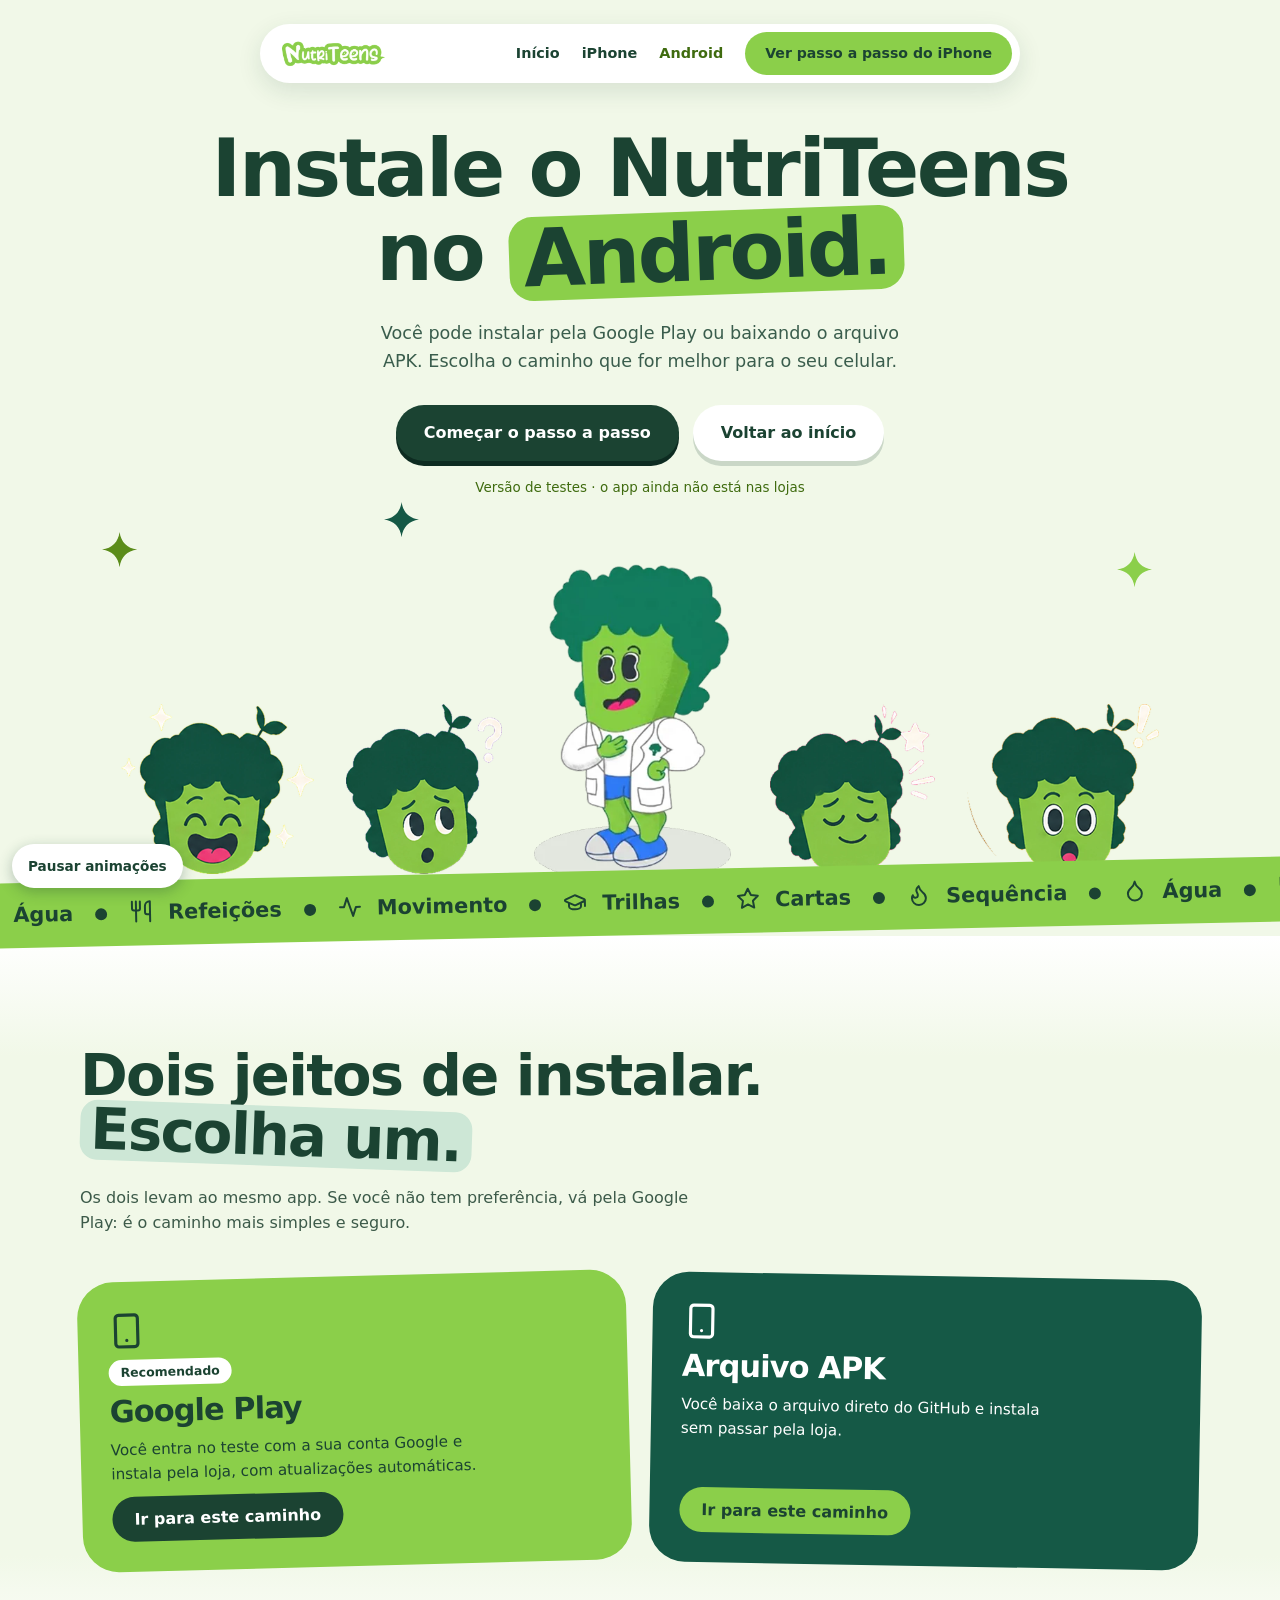
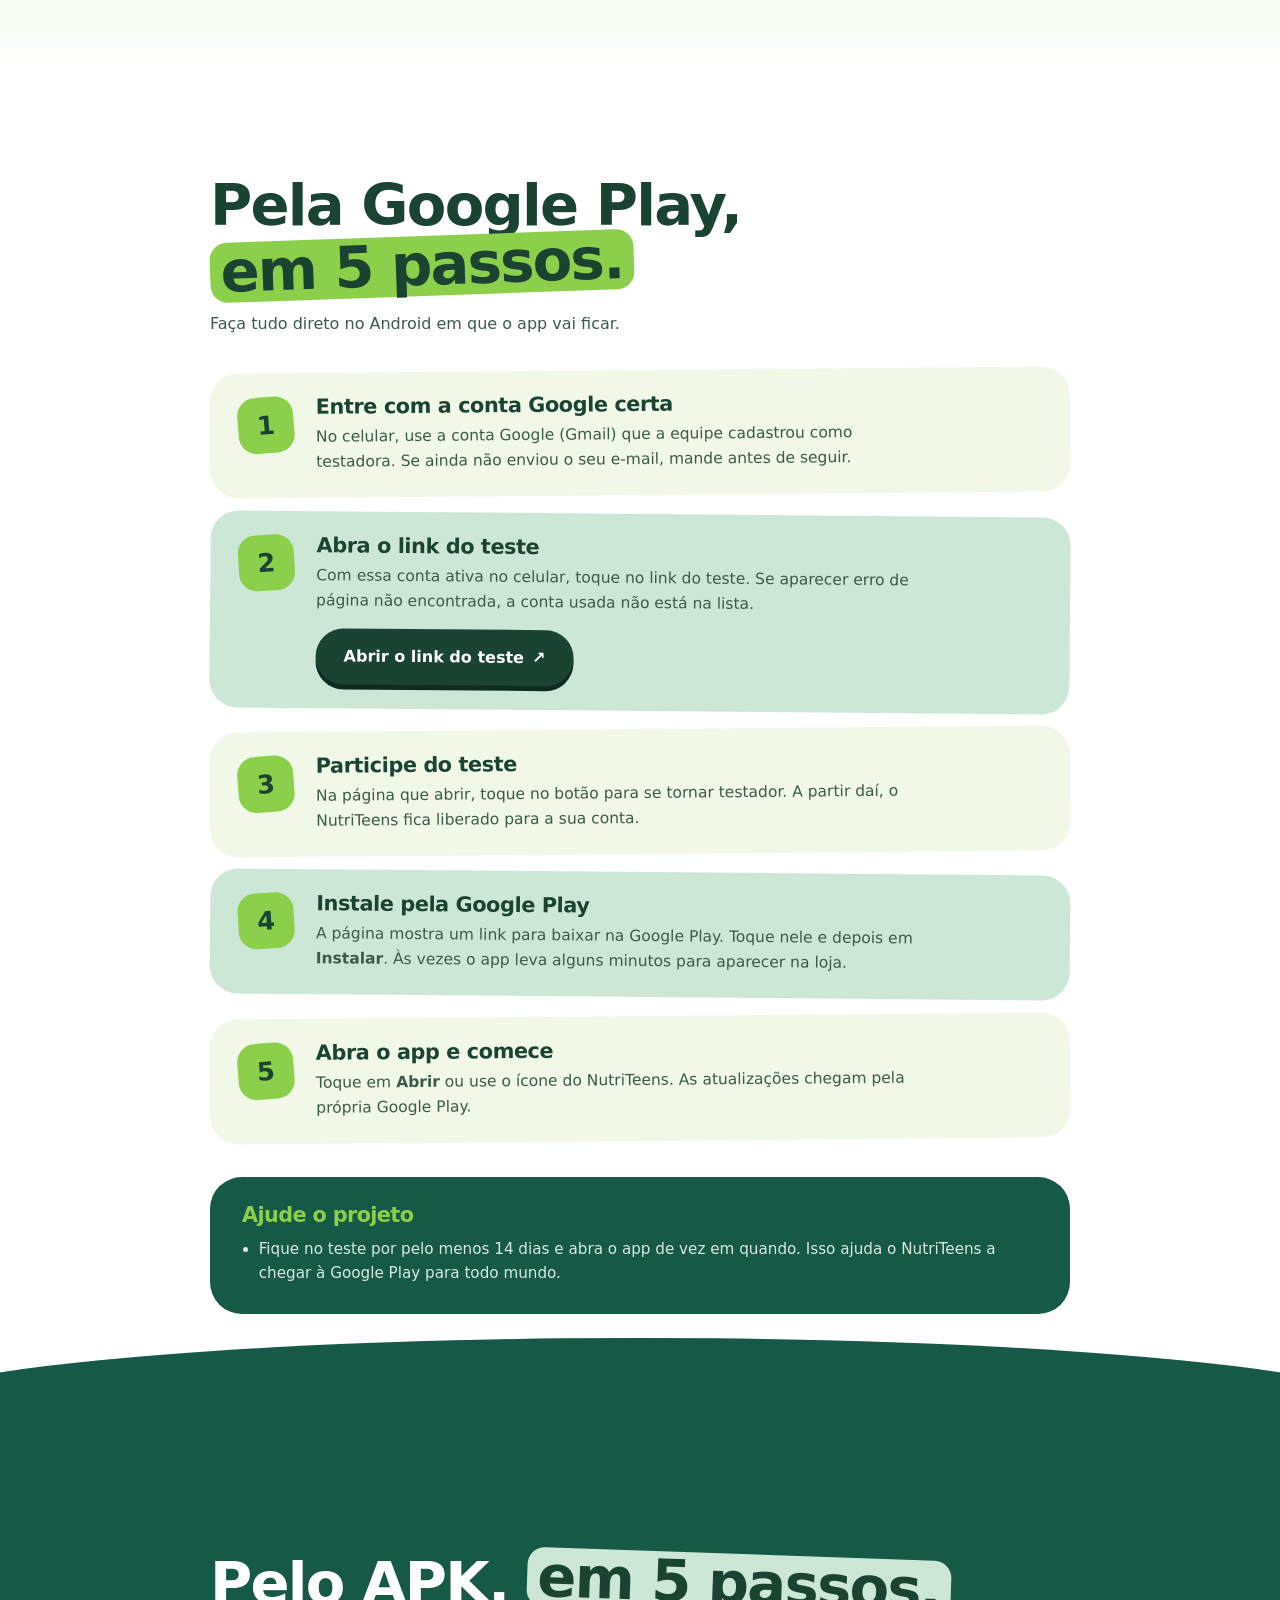
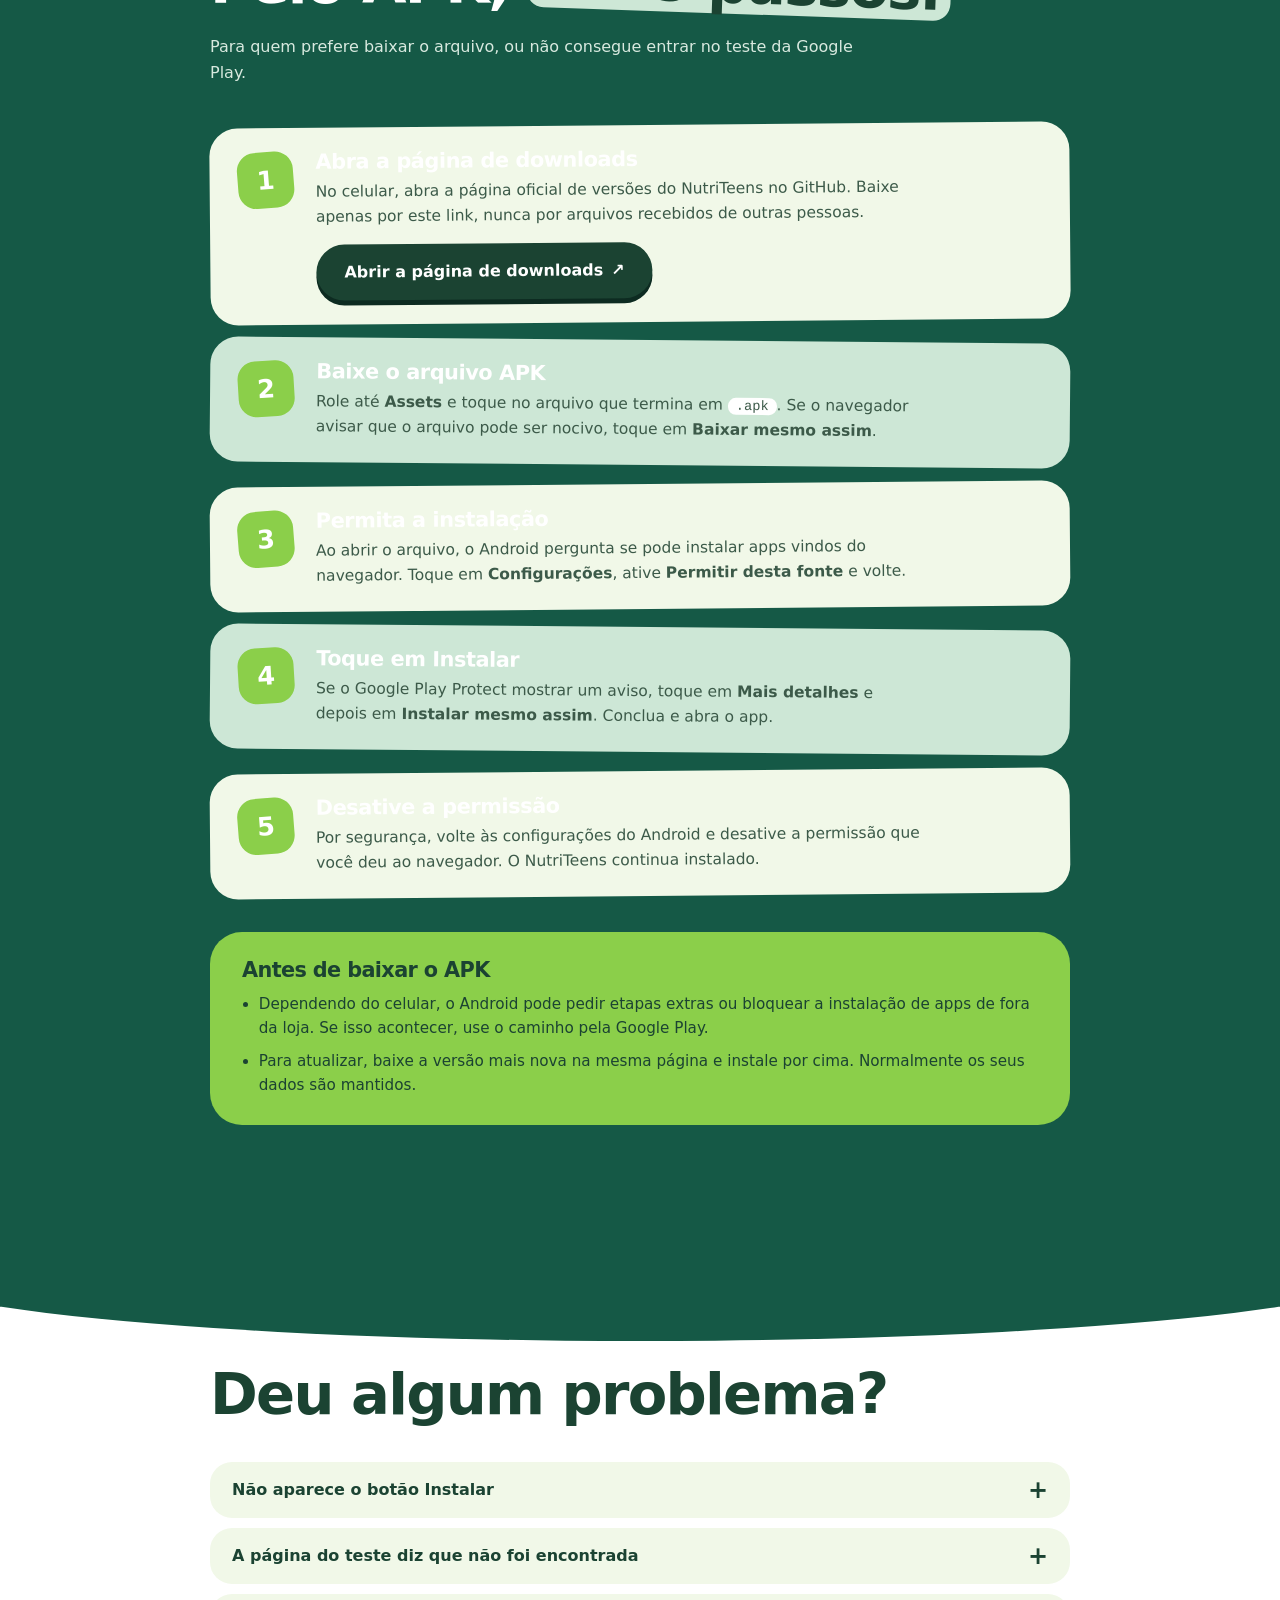
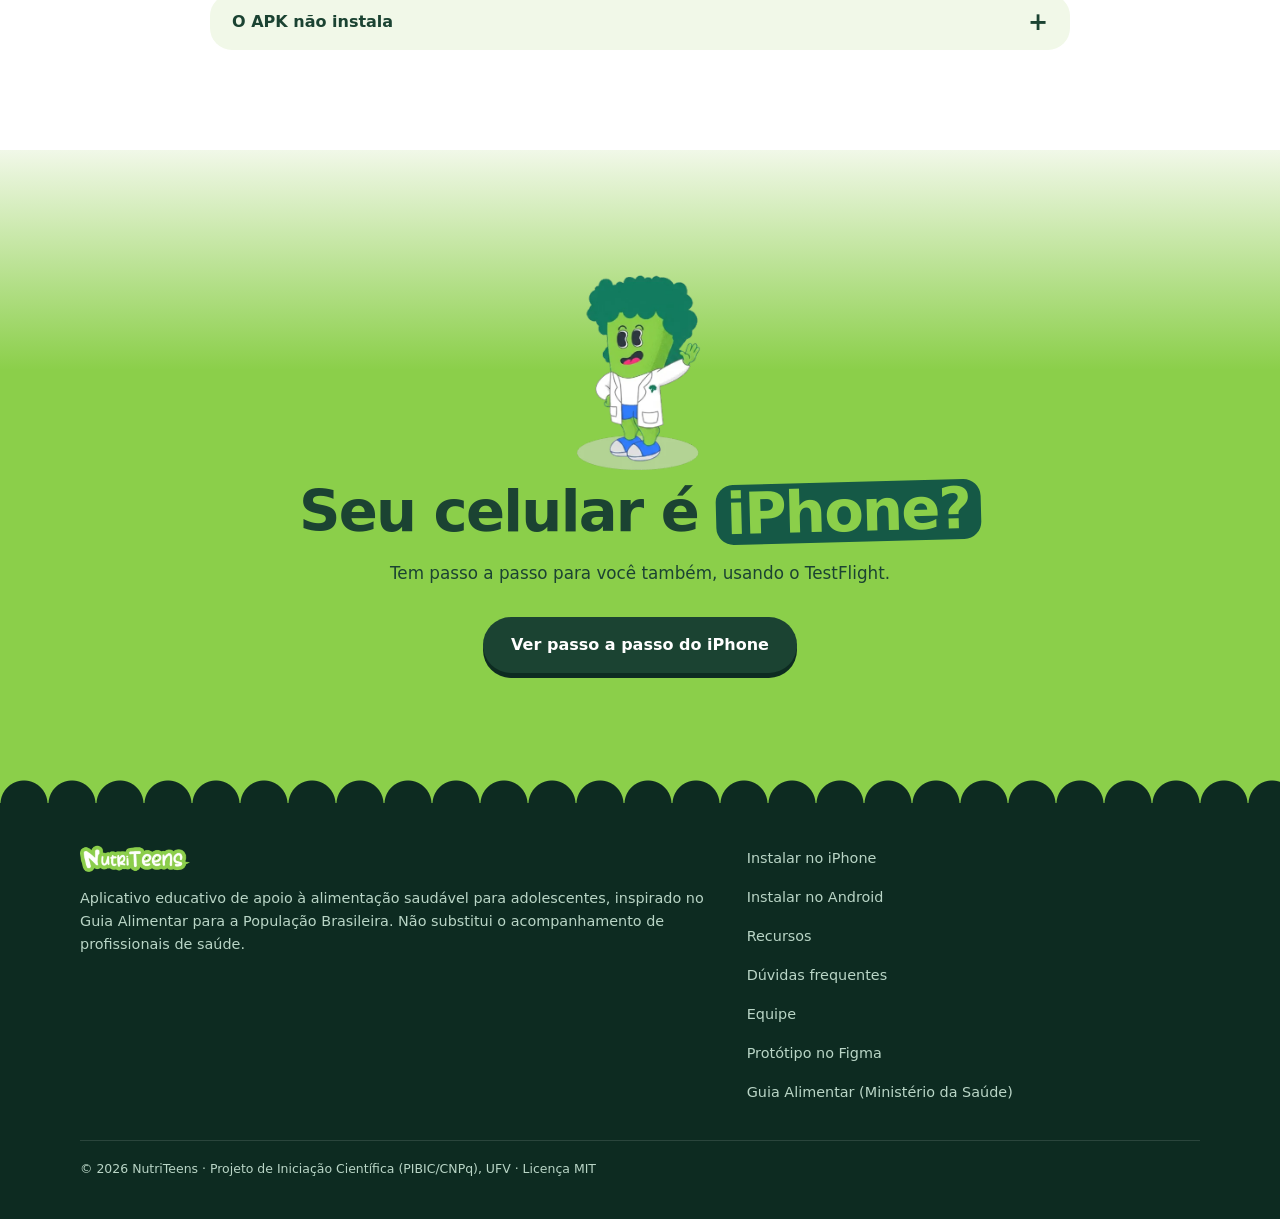
==== commit d82d6e48: "Add mini-game and accessibility improvements Add a three-question interactive mission with collectib" ====
--- a/android.html
+++ b/android.html
@@ -12,6 +12,7 @@
   <meta property="og:image" content="assets/broxis-apresentando.webp">
   <link rel="icon" href="assets/favicon.png">
   <link rel="stylesheet" href="css/style.css">
+<noscript><style>.rv,.sx{opacity:1!important;translate:none!important;transform:none!important}</style></noscript>
 </head>
 
 <body>
@@ -72,13 +73,13 @@
     </div>
   </header>
 
-  <main id="conteudo">
+  <main id="conteudo" tabindex="-1">
     <section class="hero" id="topo">
       <div class="wrap">
-        <h1>Instale o NutriTeens no <mark>Android.</mark></h1>
+        <h1>Instale o NutriTeens no <span class="mk">Android.</span></h1>
         <p class="sub">Você pode instalar pela Google Play ou baixando o arquivo APK. Escolha o caminho que for melhor para o seu celular.</p>
         <div class="cta">
-          <a class="btn btn-d" href="#passos">Começar o passo a passo</a>
+          <a class="btn btn-d" href="#caminho">Começar o passo a passo</a>
           <a class="btn btn-w" href="index.html">Voltar ao início</a>
         </div>
         <p class="note">Versão de testes · o app ainda não está nas lojas</p>
@@ -129,7 +130,7 @@
     </div>
     <section class="get" id="caminho">
       <div class="wrap">
-        <h2 class="rv">Dois jeitos de instalar. <mark class="b">Escolha um.</mark></h2>
+        <h2 class="rv">Dois jeitos de instalar. <span class="mk b">Escolha um.</span></h2>
         <p class="lead rv">Os dois levam ao mesmo app. Se você não tem preferência, vá pela Google Play: é o caminho mais simples e seguro.</p>
         <div class="pick">
           <a class="opt rv" href="#play"><svg class="i" aria-hidden="true"><use href="#phone" /></svg>
@@ -146,31 +147,31 @@
     </section>
     <section class="steps" id="play">
       <div class="wrap">
-        <h2 class="rv">Pela Google Play, <mark>em 5 passos.</mark></h2>
+        <h2 class="rv">Pela Google Play, <span class="mk">em 5 passos.</span></h2>
         <p class="lead rv">Faça tudo direto no Android em que o app vai ficar.</p>
-      <ol class="stp">
-        <li class="sx"><span class="n" aria-hidden="true">1</span>
+      <ol class="stp" role="list">
+        <li class="sx"><span class="n"><span class="sr">Passo </span>1</span>
           <div>
             <h3>Entre com a conta Google certa</h3>
             <p>No celular, use a conta Google (Gmail) que a equipe cadastrou como testadora. Se ainda não enviou o seu e-mail, mande antes de seguir.</p>
           </div></li>
-        <li class="sx"><span class="n" aria-hidden="true">2</span>
+        <li class="sx"><span class="n"><span class="sr">Passo </span>2</span>
           <div>
             <h3>Abra o link do teste</h3>
             <p>Com essa conta ativa no celular, toque no link do teste. Se aparecer erro de página não encontrada, a conta usada não está na lista.</p>
-            <a class="btn btn-d" href="https://play.google.com/apps/testing/SEU.PACOTE" target="_blank" rel="noopener">Abrir o link do teste <span aria-hidden="true">↗</span></a>
-          </div></li>
-        <li class="sx"><span class="n" aria-hidden="true">3</span>
+            <a class="btn btn-d" href="https://play.google.com/apps/testing/SEU.PACOTE" target="_blank" rel="noopener">Abrir o link do teste <span aria-hidden="true">↗</span><span class="sr"> (abre em nova aba)</span></a>
+          </div></li>
+        <li class="sx"><span class="n"><span class="sr">Passo </span>3</span>
           <div>
             <h3>Participe do teste</h3>
             <p>Na página que abrir, toque no botão para se tornar testador. A partir daí, o NutriTeens fica liberado para a sua conta.</p>
           </div></li>
-        <li class="sx"><span class="n" aria-hidden="true">4</span>
+        <li class="sx"><span class="n"><span class="sr">Passo </span>4</span>
           <div>
             <h3>Instale pela Google Play</h3>
             <p>A página mostra um link para baixar na Google Play. Toque nele e depois em <b>Instalar</b>. Às vezes o app leva alguns minutos para aparecer na loja.</p>
           </div></li>
-        <li class="sx"><span class="n" aria-hidden="true">5</span>
+        <li class="sx"><span class="n"><span class="sr">Passo </span>5</span>
           <div>
             <h3>Abra o app e comece</h3>
             <p>Toque em <b>Abrir</b> ou use o ícone do NutriTeens. As atualizações chegam pela própria Google Play.</p>
@@ -180,31 +181,31 @@
     </section>
     <section class="how" id="apk">
       <div class="wrap nar">
-        <h2 class="rv">Pelo APK, <mark class="b">em 5 passos.</mark></h2>
+        <h2 class="rv">Pelo APK, <span class="mk b">em 5 passos.</span></h2>
         <p class="lead rv">Para quem prefere baixar o arquivo, ou não consegue entrar no teste da Google Play.</p>
-        <ol class="stp">
-        <li class="sx"><span class="n" aria-hidden="true">1</span>
+        <ol class="stp" role="list">
+        <li class="sx"><span class="n"><span class="sr">Passo </span>1</span>
           <div>
             <h3>Abra a página de downloads</h3>
             <p>No celular, abra a página oficial de versões do NutriTeens no GitHub. Baixe apenas por este link, nunca por arquivos recebidos de outras pessoas.</p>
-            <a class="btn btn-d" href="https://github.com/SEU-USUARIO/SEU-REPOSITORIO/releases/latest" target="_blank" rel="noopener">Abrir a página de downloads <span aria-hidden="true">↗</span></a>
-          </div></li>
-        <li class="sx"><span class="n" aria-hidden="true">2</span>
+            <a class="btn btn-d" href="https://github.com/SEU-USUARIO/SEU-REPOSITORIO/releases/latest" target="_blank" rel="noopener">Abrir a página de downloads <span aria-hidden="true">↗</span><span class="sr"> (abre em nova aba)</span></a>
+          </div></li>
+        <li class="sx"><span class="n"><span class="sr">Passo </span>2</span>
           <div>
             <h3>Baixe o arquivo APK</h3>
             <p>Role até <b>Assets</b> e toque no arquivo que termina em <code>.apk</code>. Se o navegador avisar que o arquivo pode ser nocivo, toque em <b>Baixar mesmo assim</b>.</p>
           </div></li>
-        <li class="sx"><span class="n" aria-hidden="true">3</span>
+        <li class="sx"><span class="n"><span class="sr">Passo </span>3</span>
           <div>
             <h3>Permita a instalação</h3>
             <p>Ao abrir o arquivo, o Android pergunta se pode instalar apps vindos do navegador. Toque em <b>Configurações</b>, ative <b>Permitir desta fonte</b> e volte.</p>
           </div></li>
-        <li class="sx"><span class="n" aria-hidden="true">4</span>
+        <li class="sx"><span class="n"><span class="sr">Passo </span>4</span>
           <div>
             <h3>Toque em Instalar</h3>
             <p>Se o Google Play Protect mostrar um aviso, toque em <b>Mais detalhes</b> e depois em <b>Instalar mesmo assim</b>. Conclua e abra o app.</p>
           </div></li>
-        <li class="sx"><span class="n" aria-hidden="true">5</span>
+        <li class="sx"><span class="n"><span class="sr">Passo </span>5</span>
           <div>
             <h3>Desative a permissão</h3>
             <p>Por segurança, volte às configurações do Android e desative a permissão que você deu ao navegador. O NutriTeens continua instalado.</p>
@@ -225,7 +226,7 @@
     <section class="end">
       <div class="wrap rv">
         <img src="assets/broxis-aceno.webp" alt="Broxis acenando" width="126" height="200" loading="lazy">
-        <h2>Seu celular é <mark class="a">iPhone?</mark></h2>
+        <h2>Seu celular é <span class="mk a">iPhone?</span></h2>
         <p>Tem passo a passo para você também, usando o TestFlight.</p>
         <div class="cta"><a class="btn btn-d" href="ios.html">Ver passo a passo do iPhone</a></div>
       </div>
@@ -238,16 +239,16 @@
         <p>Aplicativo educativo de apoio à alimentação saudável para adolescentes, inspirado no Guia Alimentar para a
           População Brasileira. Não substitui o acompanhamento de profissionais de saúde.</p>
       </div>
-      <ul aria-label="Links institucionais">
+      <ul role="list" aria-label="Links institucionais">
         <li><a href="ios.html">Instalar no iPhone</a></li>
         <li><a href="android.html">Instalar no Android</a></li>
         <li><a href="index.html#recursos">Recursos</a></li>
         <li><a href="index.html#duvidas">Dúvidas frequentes</a></li>
         <li><a href="index.html#equipe">Equipe</a></li>
         <li><a href="https://www.figma.com/design/Ckl9eni0Mxqnb0QPM0pmhx/IIRE_2026?node-id=0-1&t=lJZu1jk4vyoPmUJK-1"
-            target="_blank" rel="noopener">Protótipo no Figma</a></li>
+            target="_blank" rel="noopener">Protótipo no Figma<span class="sr"> (abre em nova aba)</span></a></li>
         <li><a href="https://bvsms.saude.gov.br/bvs/publicacoes/guia_alimentar_populacao_brasileira_2ed.pdf"
-            target="_blank" rel="noopener">Guia Alimentar (Ministério da Saúde)</a></li>
+            target="_blank" rel="noopener">Guia Alimentar (Ministério da Saúde)<span class="sr"> (abre em nova aba)</span></a></li>
       </ul>
       <small>© 2026 NutriTeens · Projeto de Iniciação Científica (PIBIC/CNPq), UFV · Licença MIT</small>
     </div>
@@ -257,6 +258,7 @@
     const cnt = new Map();
     document.querySelectorAll('.rv,.sx').forEach(el => { if (el.classList.contains('sx')) { const n = cnt.get(el.parentElement) || 0; cnt.set(el.parentElement, n + 1); el.style.setProperty('--d', (n % 4) * .14 + 's') } io.observe(el) });
   </script>
+<script src="js/a11y.js" defer></script>
 </body>
 
 </html>
--- a/css/style.css
+++ b/css/style.css
@@ -98,7 +98,7 @@
     font-size: clamp(2rem, 5.5vw, 3.6rem)
 }
 
-mark {
+.mk {
     display: inline-block;
     color: var(--gd);
     background: var(--g);
@@ -107,12 +107,12 @@
     transform: rotate(-2deg)
 }
 
-mark.b {
+.mk.b {
     background: var(--sky);
     transform: rotate(2deg)
 }
 
-mark.a {
+.mk.a {
     background: var(--bg);
     color: var(--g);
     transform: rotate(-1.5deg)
@@ -955,7 +955,7 @@
     line-height: .95
 }
 
-.big mark {
+.big .mk {
     padding: 0 .1em
 }
 
@@ -1558,3 +1558,312 @@
 .rec+.steps {
     padding-top: 0
 }
+
+
+/* experimente uma missão */
+.sr {
+    position: absolute;
+    width: 1px;
+    height: 1px;
+    overflow: hidden;
+    clip-path: inset(50%);
+    white-space: nowrap
+}
+
+.try .wrap {
+    display: grid;
+    grid-template-columns: .9fr 1.1fr;
+    gap: 56px;
+    align-items: center
+}
+
+.slots {
+    display: flex;
+    gap: 14px
+}
+
+.slot {
+    width: clamp(76px, 12vw, 104px);
+    aspect-ratio: 360/530;
+    border: 2px dashed rgba(255, 255, 255, .6);
+    border-radius: 12px;
+    display: grid;
+    place-items: center;
+    color: #fff;
+    font-weight: 800;
+    font-size: 1.6rem
+}
+
+.slot.on {
+    border: 0
+}
+
+.slot img {
+    width: 100%;
+    height: 100%;
+    border-radius: 10px;
+    box-shadow: 0 10px 22px rgba(0, 0, 0, .35);
+    animation: pop .5s cubic-bezier(.2, .9, .3, 1.4)
+}
+
+@keyframes pop {
+    from {
+        transform: scale(.6) rotate(-10deg);
+        opacity: 0
+    }
+}
+
+.game {
+    width: 100%;
+    max-width: 520px;
+    margin-inline: auto;
+    background: #fff;
+    color: var(--gd);
+    border-radius: 36px;
+    padding: 28px;
+    box-shadow: 0 30px 60px rgba(0, 0, 0, .3);
+    transform: rotate(1deg)
+}
+
+.g-top {
+    display: flex;
+    justify-content: space-between;
+    align-items: center;
+    gap: 12px;
+    margin-bottom: 18px;
+    font-weight: 600;
+    font-size: .9rem;
+    color: #3c5a49
+}
+
+.game .pill {
+    font-size: .9rem;
+    padding: 3px 12px
+}
+
+.g-body {
+    display: flex;
+    gap: 16px;
+    align-items: center
+}
+
+.g-mascot {
+    height: 96px;
+    width: auto;
+    flex: none
+}
+
+.g-q {
+    font-size: 1.25rem;
+    font-weight: 800;
+    letter-spacing: -.02em;
+    line-height: 1.25
+}
+
+.g-opts {
+    display: grid;
+    grid-template-columns: 1fr 1fr;
+    gap: 12px;
+    margin-top: 20px
+}
+
+.q-btn {
+    font: inherit;
+    font-weight: 800;
+    font-size: 1.05rem;
+    min-height: 56px;
+    border: 0;
+    border-radius: 18px;
+    cursor: pointer;
+    color: var(--gd);
+    box-shadow: 0 5px 0 rgba(27, 67, 50, .25);
+    transition: transform .15s, box-shadow .15s
+}
+
+.q-btn.t {
+    background: var(--g)
+}
+
+.q-btn.f {
+    background: var(--mint)
+}
+
+.q-btn:not(:disabled):hover {
+    transform: translateY(2px);
+    box-shadow: 0 3px 0 rgba(27, 67, 50, .25)
+}
+
+.q-btn:disabled {
+    cursor: default;
+    opacity: .55;
+    box-shadow: none
+}
+
+.q-btn.sel {
+    opacity: 1;
+    outline: 3px solid var(--gd);
+    outline-offset: 2px
+}
+
+.g-fb {
+    margin-top: 18px
+}
+
+.g-t {
+    font-weight: 800;
+    font-size: 1.2rem;
+    letter-spacing: -.02em
+}
+
+.g-fb p,
+.g-end p {
+    font-size: .95rem;
+    color: #3c5a49
+}
+
+.g-card {
+    display: flex;
+    align-items: center;
+    gap: 12px;
+    background: var(--cream);
+    border-radius: 18px;
+    padding: 10px 14px;
+    margin: 14px 0;
+    font-size: .88rem
+}
+
+.g-card img {
+    height: 64px;
+    width: auto;
+    border-radius: 6px
+}
+
+.g-end h3 {
+    font-size: 1.6rem;
+    margin-bottom: 8px
+}
+
+.g-end .cta {
+    justify-content: flex-start;
+    margin-top: 18px
+}
+
+.game .cap {
+    color: #3c5a49;
+    margin-top: 18px
+}
+
+@media(max-width:900px) {
+    .try .wrap {
+        grid-template-columns: 1fr;
+        gap: 40px
+    }
+
+    .game {
+        transform: none
+    }
+}
+
+@media(max-width:560px) {
+    .game {
+        padding: 22px
+    }
+
+    .g-mascot {
+        height: 72px
+    }
+
+    .g-q {
+        font-size: 1.1rem
+    }
+}
+
+
+/* acessibilidade */
+[tabindex="-1"]:focus {
+    outline: none
+}
+
+/* foco visível também sobre fundos escuros */
+footer :focus-visible,
+.app :focus-visible,
+.how :focus-visible {
+    outline-color: #fff
+}
+
+.how .stp li :focus-visible,
+.how .tip :focus-visible,
+.game :focus-visible {
+    outline-color: var(--gd)
+}
+
+/* alvos de toque maiores */
+nav a:not(.btn) {
+    padding-block: 10px
+}
+
+footer li a {
+    display: inline-block;
+    padding-block: 4px
+}
+
+/* o display:flex escondia o triângulo do <details> */
+.faq summary {
+    justify-content: space-between;
+    gap: 16px
+}
+
+.faq summary::-webkit-details-marker {
+    display: none
+}
+
+.faq summary::after {
+    content: "+";
+    font-size: 1.5rem;
+    font-weight: 800;
+    line-height: 1
+}
+
+.faq details[open] summary::after {
+    content: "–"
+}
+
+/* pausar animações */
+.calm-btn {
+    position: fixed;
+    left: 12px;
+    bottom: 12px;
+    z-index: 30;
+    min-height: 44px;
+    padding: 8px 16px;
+    border: 0;
+    border-radius: 999px;
+    background: #fff;
+    color: var(--gd);
+    font: 600 .85rem Sora, system-ui, sans-serif;
+    box-shadow: 0 4px 14px rgba(27, 67, 50, .3);
+    cursor: pointer
+}
+
+.calm-btn[aria-pressed="true"] {
+    background: var(--gd);
+    color: #fff
+}
+
+html.calm *,
+html.calm *::before,
+html.calm *::after {
+    animation: none !important
+}
+
+@media(prefers-reduced-motion:reduce) {
+    .calm-btn {
+        display: none
+    }
+}
+
+@media(forced-colors:active) {
+    .mk {
+        border: 1px solid CanvasText
+    }
+}
